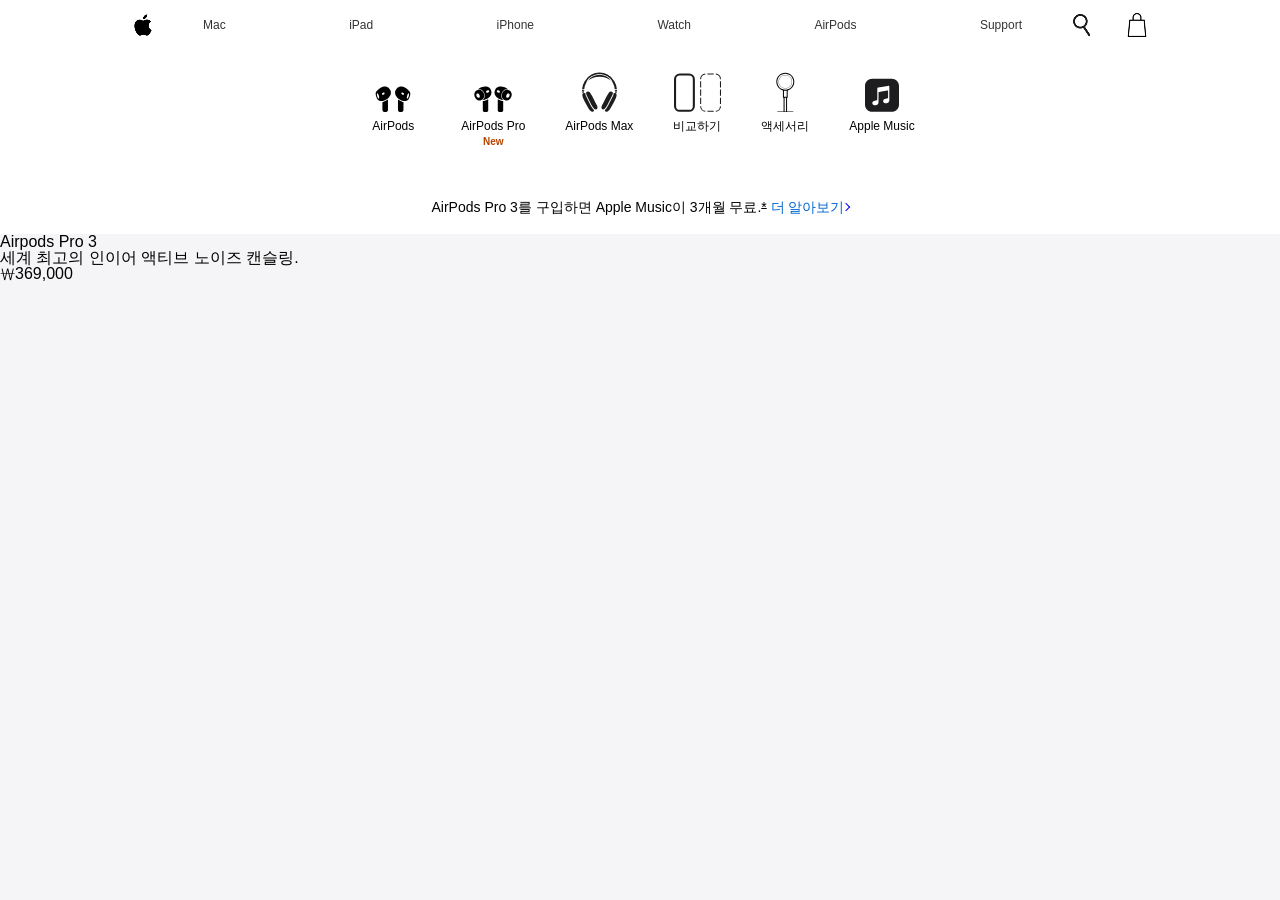
==== feature/airpods/index.html @ 77f5ce29 "notebox" ====
<!DOCTYPE html>
<html lang="ko">

<head>
    <meta charset="UTF-8">
    <meta name="viewport" content="width=device-width, initial-scale=1.0">
    <link rel="stylesheet" href="/css/reset.css">
    <link rel="stylesheet" href="/css/common.css">
    <link rel="stylesheet" href="/feature/airpods/index.css">
    <title>Airpods</title>
</head>

<body>
    <!-- header -->
    <header>
        <div class="header-inner">
            <h1 class="logo">
                <a href="/index.html">
                    <img src="/img/logo.png" alt="애플 로고">
                </a>
            </h1>
            <div class="gnb">
                <ul class="menu">
                    <li class="menu-item">
                        <a href="mac.html">Mac</a>
                        <div class="sub-menu">
                            <ul class="dropdown">
                                <li><a href="#">알면 알수록, Mac</a></li>
                                <li><a href="#">라인업 살펴보기</a></li>
                                <li><a href="#">Mac으로 갈아타기</a></li>
                                <li><a href="#">가장 좋은 이유</a></li>
                                <li><a href="#">절친 목록</a></li>
                                <li><a href="#">Mac과 천생연분</a></li>
                            </ul>
                        </div>
                    </li>
                    <li class="menu-item">
                        <a href="ipad.html">iPad</a>
                        <div class="sub-menu">
                            <ul class="dropdown">
                                <li><a href="#">알면 알수록, iPad</a></li>
                                <li><a href="#">라인업 살펴보기</a></li>
                                <li><a href="#">iPad와 천생연분</a></li>
                                <li><a href="#">Mac으로 갈아타기</a></li>
                                <li><a href="#">가장 좋은 이유</a></li>
                                <li><a href="#">절친 목록</a></li>
                            </ul>
                        </div>
                    </li>
                    <li class="menu-item">
                        <a href="iphone.html">iPhone</a>
                        <div class="sub-menu">
                            <ul class="dropdown">
                                <li><a href="#">라인업 살펴보기</a></li>
                                <li><a href="#">Mac으로 갈아타기</a></li>
                                <li><a href="#">보다 자세히 들여다보기</a></li>
                                <li><a href="#">가장 좋은 이유</a></li>
                                <li><a href="#">알면 알수록, iPhone</a></li>
                                <li><a href="#">iPhone 필수품</a></li>
                            </ul>
                        </div>
                    </li>
                    <li class="menu-item">
                        <a href="watch.html">Watch</a>
                        <div class="sub-menu">
                            <ul class="dropdown">
                                <li><a href="#">가장 좋은 이유</a></li>
                                <li><a href="#">알면 알수록, Watch</a></li>
                                <li><a href="#">Watch 필수 액세서리</a></li>
                                <li><a href="#">그야말로 천생연분</a></li>
                            </ul>
                        </div>
                    </li>
                    <li class="menu-item">
                        <a href="airpods.html">AirPods</a>
                        <div class="sub-menu">
                            <ul class="dropdown">
                                <li><a href="#">당신에게 알맞는 AirPods은?</a></li>
                                <li><a href="#">알면 알수록, AirPods</a></li>
                                <li><a href="#">Apple Music 무료</a></li>
                            </ul>
                        </div>
                    </li>
                    <li><a href="support.html">Support</a></li>
                </ul>
            </div>
            <div class="header-right">
                <ul>
                    <li><a href="#"><img src="/img/search.png" alt="검색"></a></li>
                    <li><a href="#"><img src="/img/shopping.png" alt="쇼핑"></a></li>
                </ul>
            </div>
        </div>
    </header>
    <nav>
        <div class="nav-menu">
            <ul class="nav-list">
                <li class="item">
                    <a href="airpods.html"><img src="/feature/airpods/img/airpods.svg" alt="airpods">AirPods</a>
                </li>
                <li class="item">
                    <a href="airpodspro.html"><img src="/feature/airpods/img/airpods_pro.svg" alt="">AirPods Pro</a>
                    <span>New</span>
                </li>
                <li class="item">
                    <a href="airpodsmax.html"><img src="/feature/airpods/img/airpods_max.svg" alt="">AirPods Max</a>
                </li>
                <li class="item">
                    <a href="airpodspro2.html"><img src="/feature/airpods/img/compare.svg" alt="">비교하기</a>
                </li>
                <li class="item">
                    <a href="airpodspro2.html"><img src="/feature/airpods/img/accessories.svg" alt="">액세서리</a>
                </li>
                <li class="item">
                    <a href="airpodspro2.html"><img src="/feature/airpods/img/apple_music.svg" alt="">Apple Music</a>
                </li>

            </ul>
        </div>
    </nav>
    <!-- music free -->
    <div class="music-free">
        <div class="music-wrapper">
            <p class="music-text">AirPods Pro 3를 구입하면 Apple Music이<br class="mo"> 3개월 무료.
                <span class="music-underbar">
                    <a href="#">*</a>
                </span>
                <a class="music-more" href="#">더 알아보기</a>
            </p>
        </div>
    </div>
    <!-- main -->
    <main>

        <section>
            <div>
                <h1>Airpods Pro 3</h1>
                <p><span>세계 최고의 인이어 액티브 노이즈 캔슬링.</span></p>
                <p><span>₩369,000</span></p>
            </div>
            <video id="airpods-pro-video" preload="none" role="img" muted="" playsinline="" autoplay="1"
                class="inline-media-component inline-video" aria-label="AirPods Pro 3, 왼쪽과 오른쪽 무선 헤드폰, 실리콘 팁, 화이트 색상"
                src="https://www.apple.com/105/media/us/airpods/2025/515ae144-8530-47d0-85d1-22a263f4b237/anim/hero/medium.mp4"
                type="video/mp4"></video>
        </section>
    </main>

    <!-- <video muted loop class="background-video">
        <source src="https://www.apple.com/105/media/us/airpods/2025/515ae144-8530-47d0-85d1-22a263f4b237/anim/hero/medium.mp4" type="video/mp4">
    </video> -->
</body>

</html>
---- css/common.css ----
:root {
    /*header color*/
    --header-bg-color: #ffffff;
    --header-border-color: rgba(0, 0, 0, 0.16);
    --header-text-color: rgba(0, 0, 0, 0.8);

    /*footer color*/
    --footer-bg-color: #f5f5f7;
    --footer-border-color: rgba(0, 0, 0, 0.16);
    --footer-text-color: rgba(0, 0, 0, 0.56);

    /*link color*/
    --link-color: #0066cc;

    /*diagram color*/
    --diagram-color:rgba(0, 0, 0, 0.48);
    --diagram-text-color: :rgba(0, 0, 0, 0.72);
    
}
---- feature/airpods/index.css ----
body {
    background-color: #f5f5f7;

}

a {
    text-decoration: none;
    color: inherit;
}

.mo{
    display: none;
}

/*header*/
header {
    background-color: var(--header-bg-color);
    color: var(--header-text-color);
}

.header-inner {
    max-width: 1024px;
    margin: 0 auto;
    display: flex;
    align-items: center;
    justify-content: center;
    padding: 0 100px;
    gap: 25px;
}

.header-inner .logo a,
.header-inner .header-right a {
    display: block;
    height: 30px;
}

.header-inner .gnb {
    width: 100%;
}


.header-inner .gnb ul {
    display: flex;
    justify-content: space-between;
    align-items: center;
    gap: 25px;
    position: relative;
}

.gnb ul li a {
    color: var(--header-text-color);
    font-size: 12px;
    font-weight: 400;
    padding: 19px 20px;
    transition: color 0.3s;
    text-decoration: none;
    display: block;
}

.header-inner .header-right ul {
    display: flex;
    align-items: center;
    gap: 25px;
}

/* dropdown */

.menu-item {
    position: relative;
}

.menu-item .sub-menu {
    position: fixed;
    left: 0;
    width: 100vw;
    background-color: var(--header-bg-color);
    opacity: 0;
    visibility: hidden;
    transform: translateY(-10px);
    transition: all 0.3s ease;
}

.menu-item .dropdown {
    width: auto;
    justify-content: center !important;
}

.menu-item:hover .sub-menu {
    opacity: 1;
    visibility: visible;
    transform: translateY(0);
}

.sub-menu ul {
    list-style: none;
    margin: 0;
    padding: 10px 0;
}

.sub-menu ul li a {
    display: block;
    padding: 10px 20px;
    color: var(--header-text-color);
    text-decoration: none;
    transition: background 0.3s;
}

/* nav */
nav {
    background-color: var(--header-bg-color);
    height: 130px;
}

.nav-menu {
    margin: 0 34px;
    padding-top: 10px;
}

.nav-menu .nav-list {
    display: flex;
    gap: 40px;
    justify-content: center;
}

.nav-list .item{
    text-align: center;
}

.nav-list .item a {
    display: flex;
    align-items: center;
    flex-direction: column;
    font-size: 12px;
}

.nav-list .item span {
    font-size: 10px;
    font-weight: 600;
    color: rgb(182, 68, 0);
}


.item a img{
    margin-bottom: 4px;
    height: 56px;
}

/* music free */
.music-free {
    background-color: var(--header-bg-color);
    text-align: center;
    padding: 16px 0;
}

.music-free .music-wrapper {
    font-size: 14px;
    min-width: 320px;
    width: 83%;
    margin: 0 auto;
}

.music-free .music-wrapper .music-text {
    line-height: 22px;
    font-weight: 400;;
}

.music-text .music-underbar a{
    text-decoration: underline;
    text-underline-offset: -4px;
    margin-left: -4px;
}

.music-text .music-more{
    color: var(--link-color);
}

.music-text .music-more::after
{
     content: '';
    display: inline-block;
    border-top: 1px solid blue;
    border-right: 1px solid blue;
    transform: rotateZ(45deg);
    width: 5px;
    height: 5px;
    margin: 2px -1px;
}
/* main */

/* sec1 */
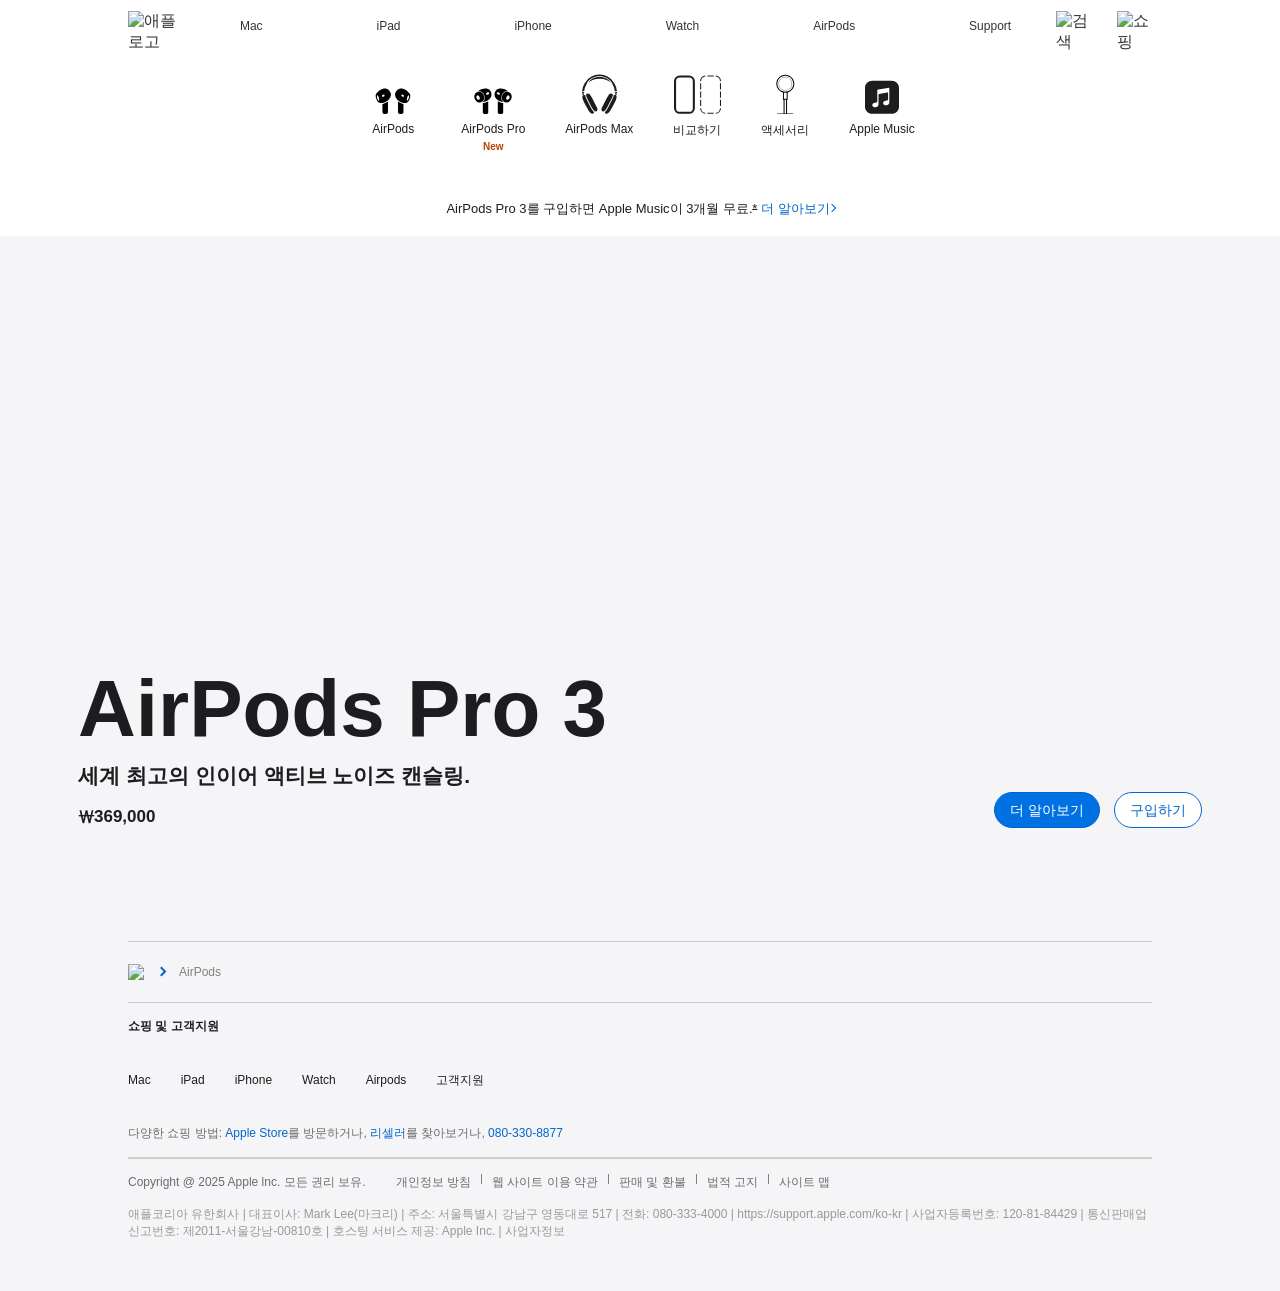
==== commit 3c81419f: "vedio" ====
--- a/feature/airpods/index.html
+++ b/feature/airpods/index.html
@@ -50,7 +50,7 @@
                     <li class="menu-item">
                         <a href="iphone.html">iPhone</a>
                         <div class="sub-menu">
-                            <ul class="dropdown">
+                            <ul class="dropdown">   
                                 <li><a href="#">라인업 살펴보기</a></li>
                                 <li><a href="#">Mac으로 갈아타기</a></li>
                                 <li><a href="#">보다 자세히 들여다보기</a></li>
@@ -131,23 +131,70 @@
     </div>
     <!-- main -->
     <main>
-
-        <section>
-            <div>
-                <h1>Airpods Pro 3</h1>
-                <p><span>세계 최고의 인이어 액티브 노이즈 캔슬링.</span></p>
-                <p><span>₩369,000</span></p>
-            </div>
-            <video id="airpods-pro-video" preload="none" role="img" muted="" playsinline="" autoplay="1"
-                class="inline-media-component inline-video" aria-label="AirPods Pro 3, 왼쪽과 오른쪽 무선 헤드폰, 실리콘 팁, 화이트 색상"
-                src="https://www.apple.com/105/media/us/airpods/2025/515ae144-8530-47d0-85d1-22a263f4b237/anim/hero/medium.mp4"
-                type="video/mp4"></video>
+        <section class="airpods-video">
+            <div class="airpods-wrapper">
+                <div class="wrapper-flex">
+                    <div class="airpods-text">
+                        <div class="product">
+                            <h1 class="tx1">AirPods Pro 3</h1>
+                            <p class="tx2">세계 최고의 인이어 액티브 노이즈 캔슬링.</p>
+                            <p class="tx3">₩369,000</p>
+                        </div>
+                        <div class="product-link">
+                            <a class="tx1" href="#"><span>더 알아보기</span></a>
+                            <a class="tx2" href="#"><span>구입하기</span></a>
+                        </div>
+                    </div>
+
+                    <video id="airpods-pro-video" class="video" preload="none" role="img" muted="" playsinline=""
+                        autoplay="1" class="inline-media-component inline-video"
+                        aria-label="AirPods Pro 3, 왼쪽과 오른쪽 무선 헤드폰, 실리콘 팁, 화이트 색상"
+                        src="https://www.apple.com/105/media/us/airpods/2025/515ae144-8530-47d0-85d1-22a263f4b237/anim/hero/medium.mp4"
+                        type="video/mp4"></video>
+                </div>
+            </div>
         </section>
     </main>
-
-    <!-- <video muted loop class="background-video">
-        <source src="https://www.apple.com/105/media/us/airpods/2025/515ae144-8530-47d0-85d1-22a263f4b237/anim/hero/medium.mp4" type="video/mp4">
-    </video> -->
+    <!-- footer -->
+    <footer>
+        <div class="footer-container">
+            <div class="footer-logo">
+                <img src="/img/logo.png" />
+                <span class="arrow"></span>
+                <div class="logo-watch">AirPods</div>
+            </div>
+            <div class="shopping-support">쇼핑 및 고객지원</div>
+            <div class="footer-nav">
+                <div>Mac</div>
+                <div>iPad</div>
+                <div>iPhone</div>
+                <div>Watch</div>
+                <div>Airpods</div>
+                <div>고객지원</div>
+            </div>
+            <div class="contact">다양한 쇼핑 방법: <a>Apple Store</a>를 방문하거나, <a>리셀러</a>를 찾아보거나, <a>080-330-8877</a></div>
+            <div class="line"></div>
+            <div class="copyright">
+                Copyright @ 2025 Apple lnc. 모든 권리 보유.
+                <div class="copyright-list">
+                    <div>개인정보 방침</div>
+                    <div class="list-line"></div>
+                    <div>웹 사이트 이용 약관</div>
+                    <div class="list-line"></div>
+                    <div>판매 및 환불</div>
+                    <div class="list-line"></div>
+                    <div>법적 고지</div>
+                    <div class="list-line"></div>
+                    <div>사이트 맵</div>
+                </div>
+            </div>
+            <div class="footer-under">
+                애플코리아 유한회사 | 대표이사: Mark Lee(마크리) | 주소: 서울특별시 강남구 영동대로 517 | 전화: 080-333-4000 |
+                <span>https://support.apple.com/ko-kr</span> | 사업자등록번호: 120-81-84429 |
+                통신판매업신고번호: 제2011-서울강남-00810호 | 호스팅 서비스 제공: Apple Inc. | <span>사업자정보</span>
+            </div>
+        </div>
+    </footer>
 </body>
 
 </html>
--- a/css/common.css
+++ b/css/common.css
@@ -14,6 +14,25 @@
 
     /*diagram color*/
     --diagram-color:rgba(0, 0, 0, 0.48);
-    --diagram-text-color: :rgba(0, 0, 0, 0.72);
-    
+    --diagram-text-color: :rgba(0, 0, 0, 0.72);   
+}
+
+
+
+
+
+
+body{
+    font-size:13px;
+    transition:all 0.3s;
+    color:#1d1d1f;
+    line-height:normal;
+}
+
+
+/* 데스크탑 영역 */
+@media screen and (min-width:833px){
+    body{
+        font-size:16px;
+    }
 }
--- a/feature/airpods/index.css
+++ b/feature/airpods/index.css
@@ -8,7 +8,7 @@
     color: inherit;
 }
 
-.mo{
+.mo {
     display: none;
 }
 
@@ -65,7 +65,7 @@
 
 /* dropdown */
 
-.menu-item {
+/* .menu-item {
     position: relative;
 }
 
@@ -78,6 +78,7 @@
     visibility: hidden;
     transform: translateY(-10px);
     transition: all 0.3s ease;
+    z-index: 3;
 }
 
 .menu-item .dropdown {
@@ -102,13 +103,69 @@
     padding: 10px 20px;
     color: var(--header-text-color);
     text-decoration: none;
-    transition: background 0.3s;
-}
+} */
+
+/* 1) 서브메뉴(컨테이너) 애니메이션 — 기존 규칙과 함께 작동하게 유지 */
+.menu-item .sub-menu {
+  position: fixed;
+  left: 0;
+  width: 100vw;
+  background-color: var(--header-bg-color);
+  opacity: 0;
+  visibility: hidden;
+  transform: translateY(-10px);
+  transition: all 0.25s ease; /* 살짝 빠르게 */
+  z-index: 3;
+  pointer-events: none; /* 숨겨졌을 때 클릭 차단 */
+}
+
+/* 보여질 때: 먼저 컨테이너가 내려온다 */
+.menu-item:hover .sub-menu {
+  opacity: 1;
+  visibility: visible;
+  transform: translateY(0);
+  pointer-events: auto;
+}
+
+.header-inner .sub-menu .dropdown{
+    justify-content: center;
+}
+
+.sub-menu .dropdown li {
+  opacity: 0;
+  transform: translateY(-8px);
+  list-style: none;
+}
+
+@keyframes fadeUp {
+  to {
+    opacity: 1;
+    transform: translateY(0);
+  }
+}
+
+.menu-item:hover .sub-menu .dropdown li {
+  animation-name: fadeUp;
+  animation-duration: 260ms;
+  animation-fill-mode: forwards;
+  animation-timing-function: cubic-bezier(.2,.9,.2,1);
+}
+
+.menu-item:hover .sub-menu .dropdown li:nth-child(1) { animation-delay: 0.3s; }
+.menu-item:hover .sub-menu .dropdown li:nth-child(2) { animation-delay: 0.4s; }
+.menu-item:hover .sub-menu .dropdown li:nth-child(3) { animation-delay: 0.5s; }
+.menu-item:hover .sub-menu .dropdown li:nth-child(4) { animation-delay: 0.6s; }
+.menu-item:hover .sub-menu .dropdown li:nth-child(5) { animation-delay: 0.7s; }
+.menu-item:hover .sub-menu .dropdown li:nth-child(6) { animation-delay: 0.8s; }
+
+
 
 /* nav */
 nav {
     background-color: var(--header-bg-color);
     height: 130px;
+    z-index: 2;
+    position: relative;
 }
 
 .nav-menu {
@@ -122,7 +179,7 @@
     justify-content: center;
 }
 
-.nav-list .item{
+.nav-list .item {
     text-align: center;
 }
 
@@ -140,7 +197,7 @@
 }
 
 
-.item a img{
+.item a img {
     margin-bottom: 4px;
     height: 56px;
 }
@@ -150,10 +207,42 @@
     background-color: var(--header-bg-color);
     text-align: center;
     padding: 16px 0;
+    animation: drop .8s ease-in-out forwards, drop-color 2s ease-in-out forwards;
+}
+
+@keyframes drop {
+    0% {
+        transform: translateY(-100%);
+    }
+
+    100% {
+        transform: translateY(0);
+    }
+}
+
+@keyframes drop-color {
+    0% {
+        background-color: rgba(0, 113, 227);
+    }
+
+    100% {
+        background-color: var(--header-bg-color);
+    }
+
+}
+
+@keyframes drop-text {
+    0% {
+        color: #ffffff;
+    }
+
+    100% {
+        color: var(--text-color);
+    }
 }
 
 .music-free .music-wrapper {
-    font-size: 14px;
+    font-size: 13px;
     min-width: 320px;
     width: 83%;
     margin: 0 auto;
@@ -161,22 +250,35 @@
 
 .music-free .music-wrapper .music-text {
     line-height: 22px;
-    font-weight: 400;;
-}
-
-.music-text .music-underbar a{
+    font-weight: 400;
+    ;
+    animation: drop-text 3s ease-in-out forwards;
+}
+
+.music-text .music-underbar a {
     text-decoration: underline;
     text-underline-offset: -4px;
     margin-left: -4px;
 }
 
-.music-text .music-more{
+.music-text .music-more {
     color: var(--link-color);
-}
-
-.music-text .music-more::after
-{
-     content: '';
+    animation: drop-link 3s ease-in-out forwards;
+}
+
+@keyframes drop-link {
+    0% {
+        color: #ffffff;
+    }
+
+    100% {
+        color: var(--link-color);
+    }
+
+}
+
+.music-text .music-more::after {
+    content: '';
     display: inline-block;
     border-top: 1px solid blue;
     border-right: 1px solid blue;
@@ -184,7 +286,221 @@
     width: 5px;
     height: 5px;
     margin: 2px -1px;
-}
+    animation: drop-after 3s ease-in-out forwards;
+}
+
+@keyframes drop-after {
+    0% {
+        border-color: #ffffff;
+    }
+
+    100% {
+        border-color: var(--link-color);
+    }
+
+}
+
 /* main */
 
-/* sec1 */+.airpods-video {
+    overflow: hidden;
+    text-align: center;
+    padding-top: 30px;
+    padding-bottom: 15px;
+}
+
+.airpods-video .airpods-wrapper {
+    margin: 0 auto;
+    padding: 0 30px;
+    position: relative;
+    max-width: 1580px;
+    box-sizing: border-box;
+}
+
+.airpods-video .wrapper-flex {
+    display: flex;
+    position: relative;
+    flex-direction: column;
+    align-items: center;
+    justify-content: center;
+}
+
+.airpods-video .airpods-text {
+    position: absolute;
+    bottom: 0;
+    z-index: 2;
+    display: flex;
+    justify-content: space-between;
+    width: 100%;
+    padding-bottom: 48px;
+    align-items: flex-end;
+}
+
+.airpods-text .product {
+    text-align: left;
+    margin-left: 48px;
+    color: #1d1d1f;
+    font-weight: 600;
+}
+
+.airpods-text .product .tx1 {
+    font-size: 80px;
+    height: 92px;
+}
+
+.airpods-text .product .tx2 {
+    font-size: 24px;
+    margin: 7px 0 15px;
+    font-size: 21px;
+}
+
+.airpods-text .product .tx3 {
+    font-size: 17px;
+}
+
+.airpods-text .product-link {
+    margin-right: 48px;
+    display: flex;
+    gap: 14px;
+}
+
+.product-link a {
+    font-size: 14px;
+    line-height: 1.2857742857;
+    font-weight: 400;
+    background-color: #0071e3;
+    border-radius: 980px;
+    border: 1px solid rgba(0, 102, 204);
+    padding-inline: 15px;
+    padding-block: 8px;
+    color: #ffffff;
+}
+
+.product-link .tx2 {
+    padding: 8px 15px;
+    background-color: #ffffff;
+    color: var(--link-color);
+}
+
+.product-link .tx2:hover {
+    background-color: #0071e3;
+    color: #ffffff;
+}
+
+
+.airpods-video .video {
+    width: 100%;
+    border-radius: 18px;
+}
+
+
+/* sec1 */
+
+
+/* footer */
+footer {
+    height: 400px;
+    background-color: var(--footer-bg-color);
+    display: flex; 
+    justify-content: center;
+}
+
+.footer-container {
+    max-width: 1024px;
+    padding-top: 50px;
+    padding-bottom: 55px;
+}
+
+.footer-logo {
+    height: 60px;
+    border-top: 1px var(--footer-border-color) solid;
+    border-bottom: 1px var(--footer-border-color) solid;
+    display: flex;
+    align-items: center;
+    gap: 15px;
+}
+
+.footer-logo .arrow::after {
+    content: '';
+    display: inline-block;
+    border-top: 2px solid #0000;
+    border-right: 2px solid #0000;
+    transform: rotateZ(45deg);
+    width: 5px;
+    height: 5px;
+    margin: 2px -1px;
+    animation: drop-after 3s ease-in-out forwards;
+}
+
+.footer-logo .logo-watch {
+    font-size: 12px;
+    font-weight: 400;
+    color: var(--diagram-color);
+}
+
+.footer-container .shopping-support {
+    font-size: 12px;
+    font-weight: 600;
+    color: var(--diagram-text-color);
+    margin-top: 15px;
+}
+
+.footer-container .footer-nav {
+    height: 30px;
+    margin-top: 30px;
+    display: flex;
+    align-items: center;
+    gap: 30px;
+    font-size: 12px;
+    font-weight: 400;
+    color: var(--diagram-text-color);
+}
+
+.footer-container .contact {
+    font-size: 12px;
+    font-weight: 400;
+    color: var(--footer-text-color);
+    margin-top: 30px;
+}
+
+.contact a {
+    color: var(--link-color);
+}
+
+.line {
+    border: 1px var(--footer-border-color) solid;
+    margin-top: 15px;
+}
+
+.copyright {
+    font-size: 12px;
+    font-weight: 400;
+    color: var(--footer-text-color);
+    margin-top: 15px;
+    display: flex;
+}
+
+.copyright-list{
+    margin-left: 30px;
+    color: var(--diagram-text-color);
+    display: flex;
+    gap: 10px;
+}
+
+.copyright-list .list-line{
+    width: 1px;
+    height: 10px;
+    background-color: var(--diagram-color);
+}
+
+.footer-under {
+    margin-top: 15px;
+    font-size: 12px;
+    font-weight: 400;
+    color: #999999;
+    line-height: 17px;
+}
+
+.footer-under span {
+    color: var(--diagram-text-color);
+}
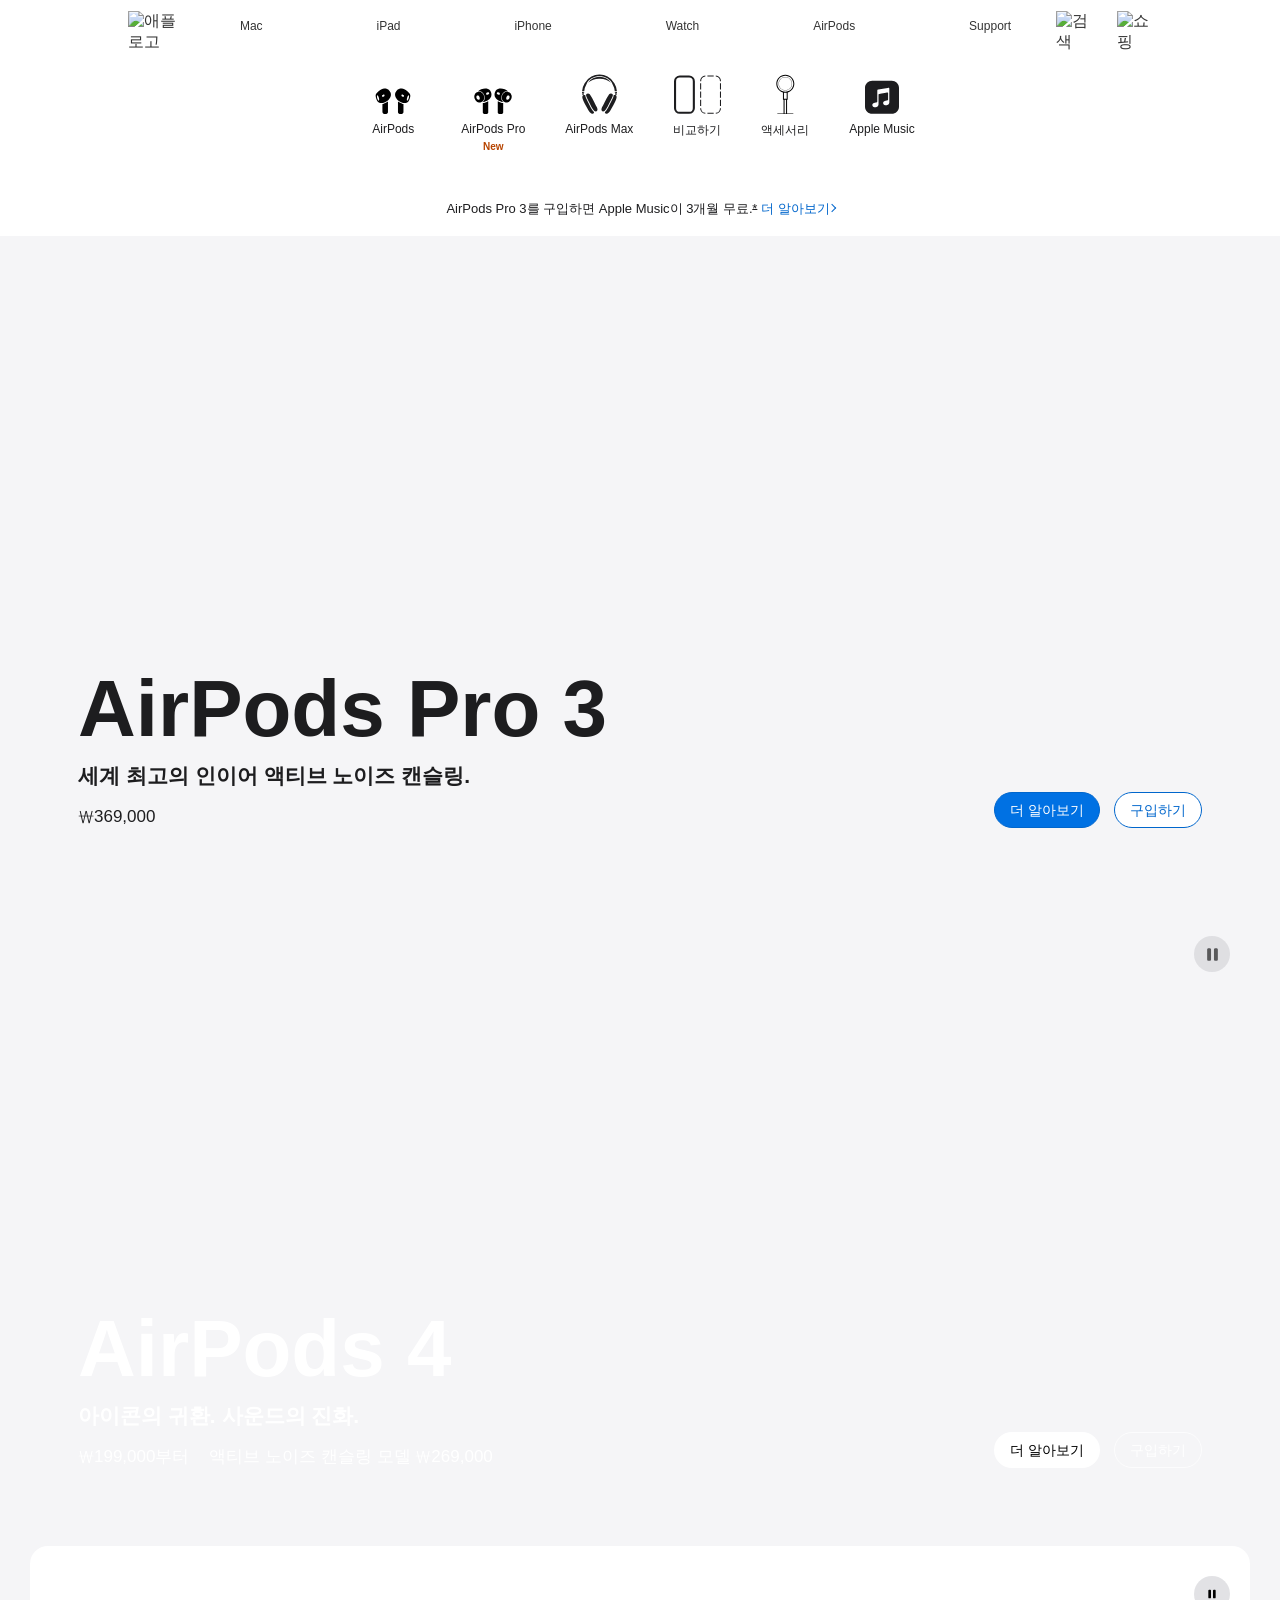
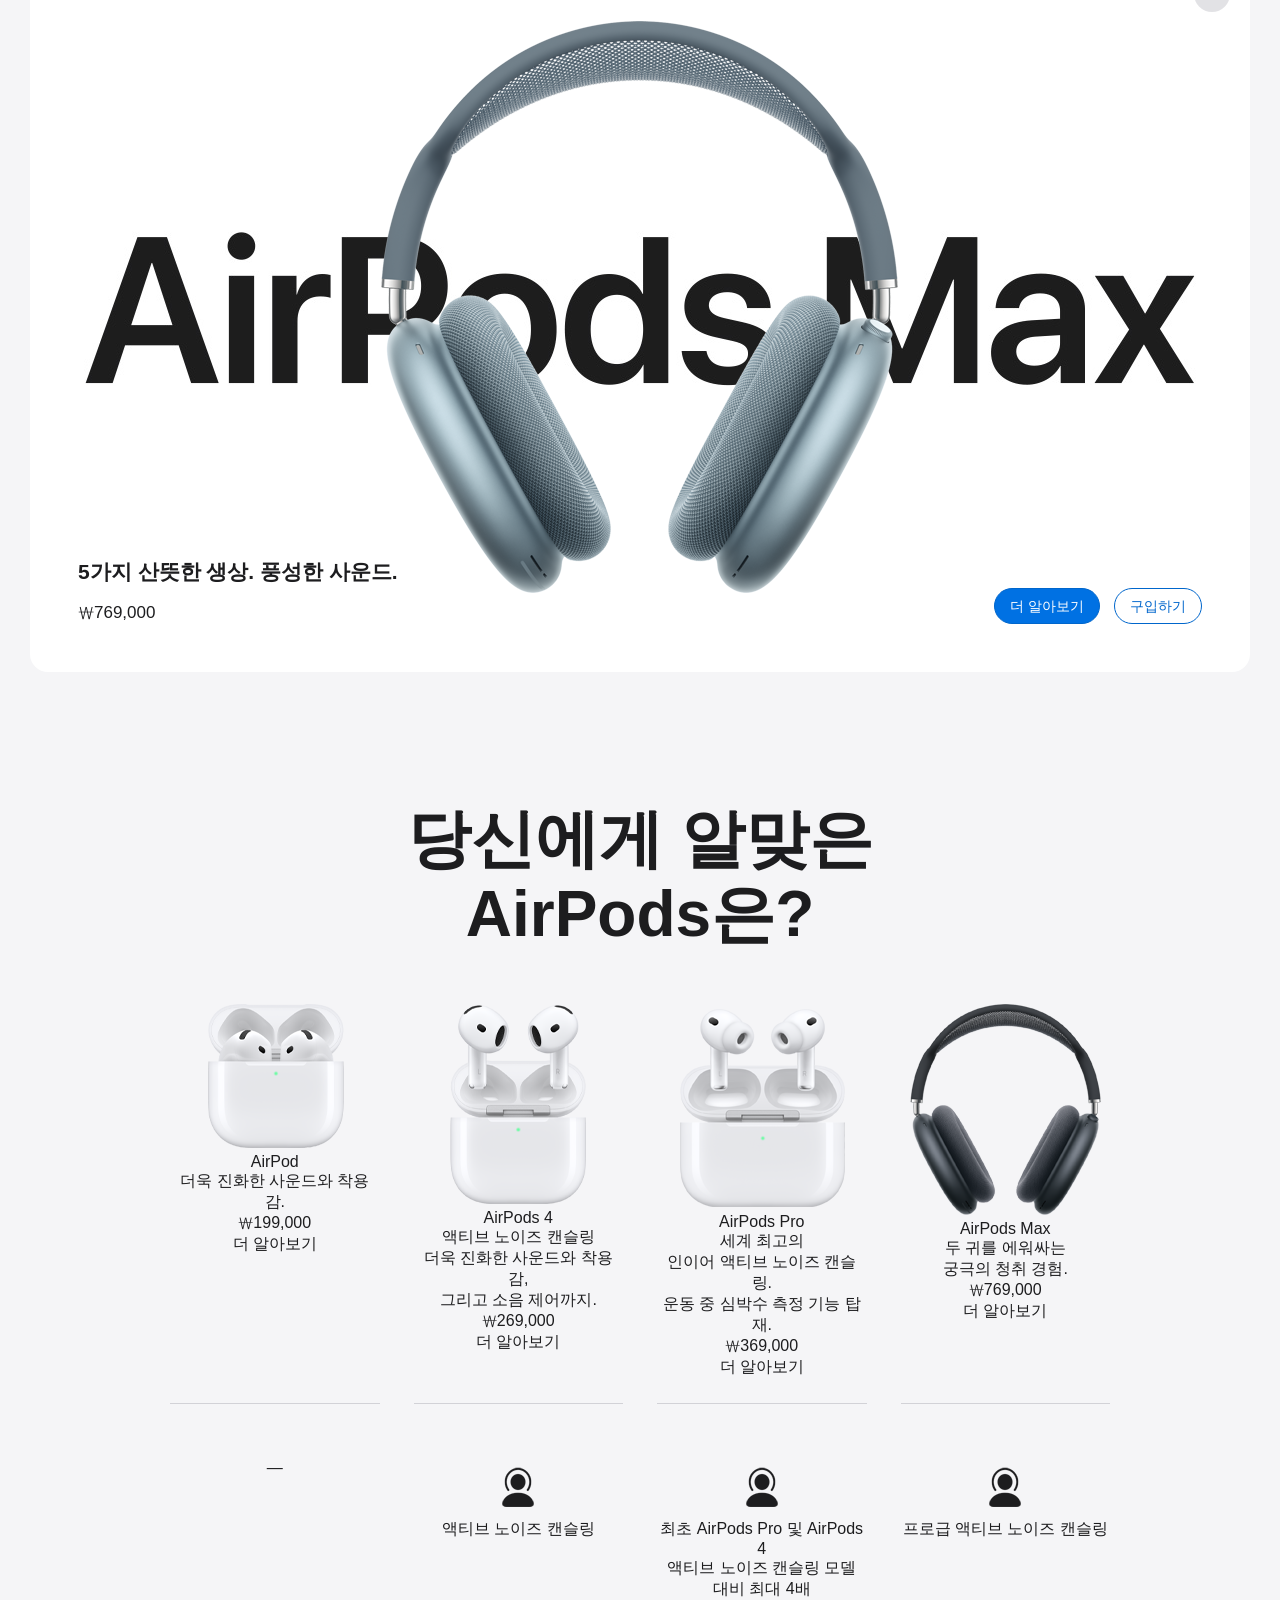
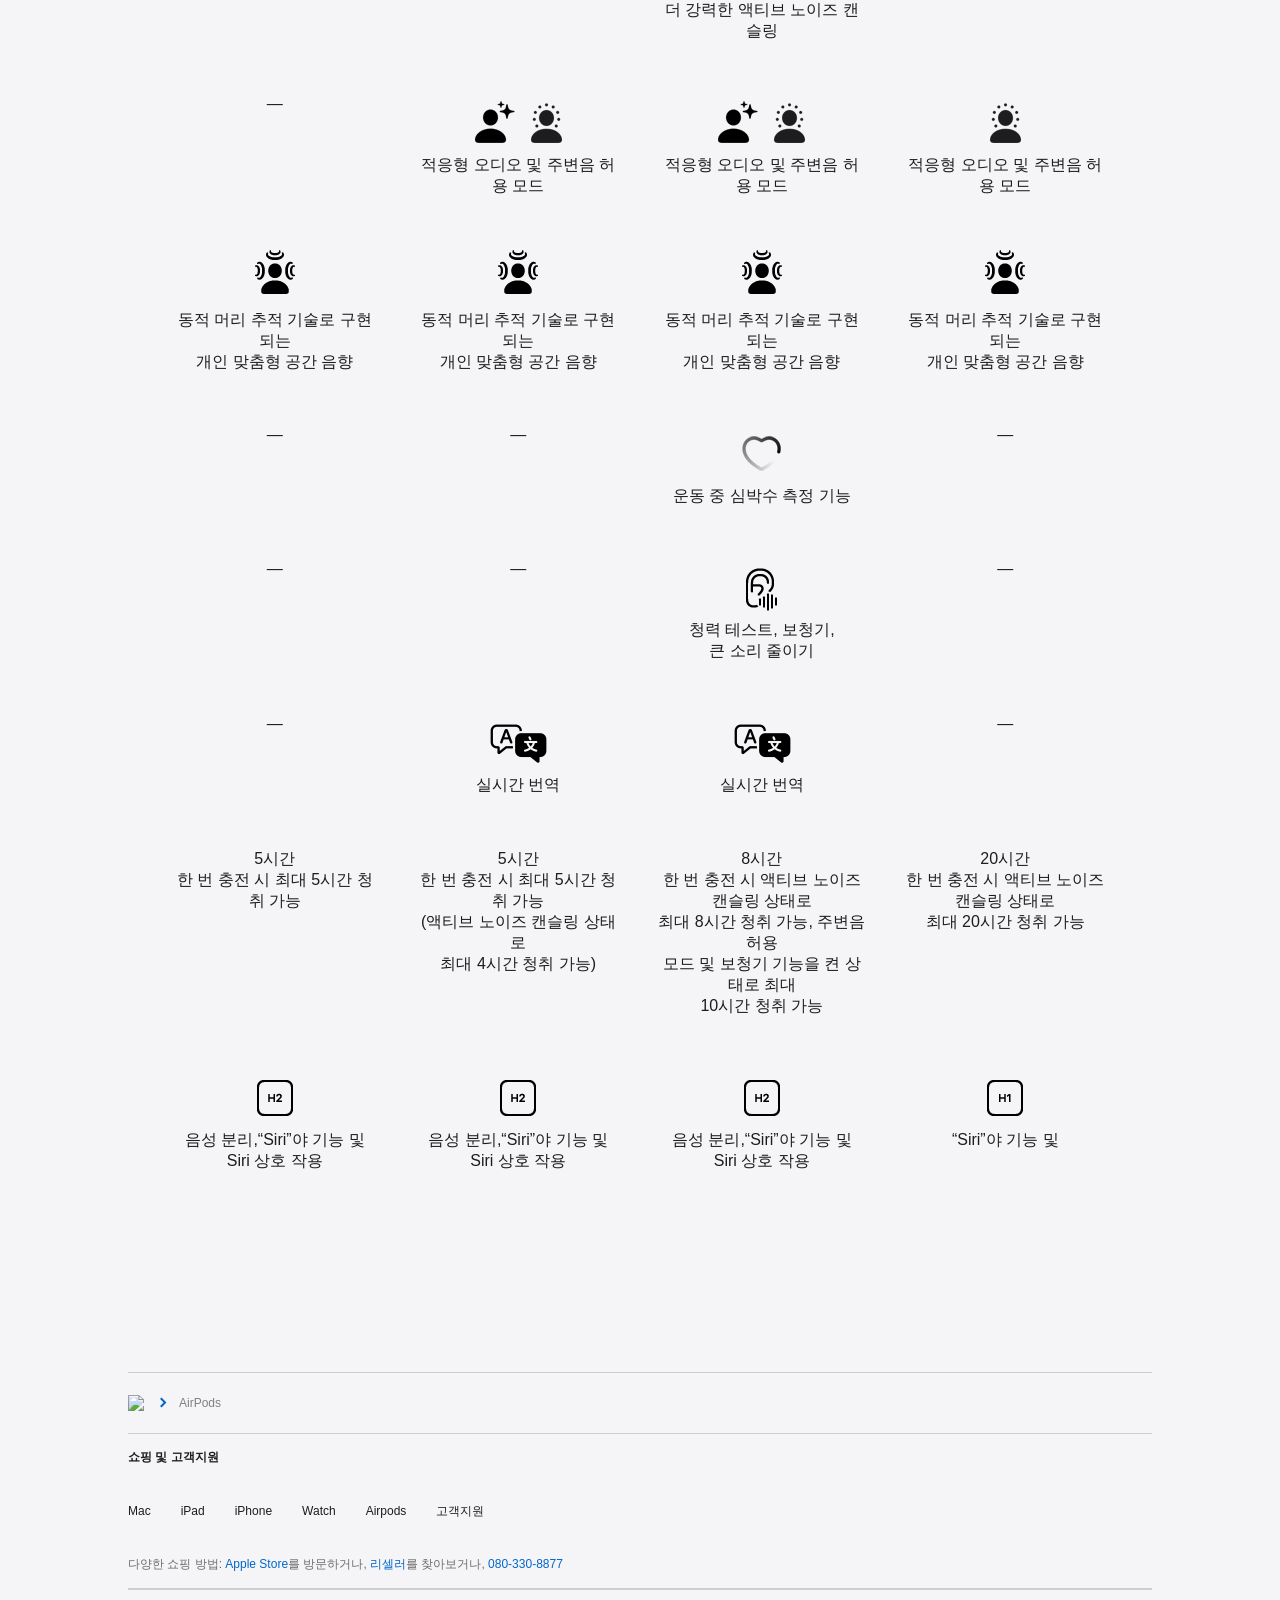
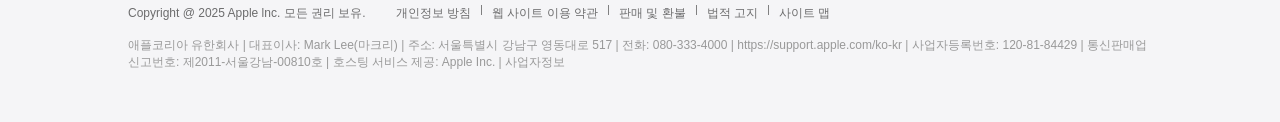
==== commit 59a1df16: "videogrid" ====
--- a/feature/airpods/index.html
+++ b/feature/airpods/index.html
@@ -50,7 +50,7 @@
                     <li class="menu-item">
                         <a href="iphone.html">iPhone</a>
                         <div class="sub-menu">
-                            <ul class="dropdown">   
+                            <ul class="dropdown">
                                 <li><a href="#">라인업 살펴보기</a></li>
                                 <li><a href="#">Mac으로 갈아타기</a></li>
                                 <li><a href="#">보다 자세히 들여다보기</a></li>
@@ -131,8 +131,9 @@
     </div>
     <!-- main -->
     <main>
-        <section class="airpods-video">
-            <div class="airpods-wrapper">
+        <section class="video">
+            <!-- airpods -->
+            <div class="wrapper">
                 <div class="wrapper-flex">
                     <div class="airpods-text">
                         <div class="product">
@@ -146,11 +147,258 @@
                         </div>
                     </div>
 
-                    <video id="airpods-pro-video" class="video" preload="none" role="img" muted="" playsinline=""
-                        autoplay="1" class="inline-media-component inline-video"
-                        aria-label="AirPods Pro 3, 왼쪽과 오른쪽 무선 헤드폰, 실리콘 팁, 화이트 색상"
+                    <video id="airpods-pro-video" class="airpods-video" preload="none" role="img" muted=""
+                        playsinline="" autoplay="1" class="inline-media-component inline-video"
                         src="https://www.apple.com/105/media/us/airpods/2025/515ae144-8530-47d0-85d1-22a263f4b237/anim/hero/medium.mp4"
                         type="video/mp4"></video>
+                </div>
+            </div>
+            <!-- dance -->
+            <div class="wrapper">
+                <div class="wrapper-flex">
+                    <div class="dance-text">
+                        <div class="product">
+                            <h1 class="tx1">AirPods 4</h1>
+                            <p class="tx2">아이콘의 귀환. 사운드의 진화.</p>
+                            <div class="flex-tx">
+                                <p class="tx3">₩199,000부터</p>
+                                <p class="tx3">액티브 노이즈 캔슬링 모델 ₩269,000</p>
+                            </div>
+                        </div>
+                        <div class="dance-product-link">
+                            <a class="tx1" href="#"><span>더 알아보기</span></a>
+                            <a class="tx2" href="#"><span>구입하기</span></a>
+                        </div>
+                    </div>
+
+                    <video id="airpods-pro-video" class="dance-video" playsinline autoplay loop data-keepplaying
+                        src="./video/airpods4.mp4" type="video/mp4"></video>
+
+                    <div class="video-btn">
+                        <button class="btn">
+                            <img class="btn-img" src="./img/pause.svg" alt="pause" />
+                        </button>
+                    </div>
+                </div>
+            </div>
+
+            <!-- Airpods -->
+            <div class="wrapper airpodsMax-wrapper">
+                <div class="wrapper-flex airpodsMax-flex">
+                    <div class="airpods-text">
+                        <div class="product">
+                            <p class="tx2">5가지 산뜻한 생상. 풍성한 사운드.</p>
+                            <p class="tx3">₩769,000</p>
+                        </div>
+                        <div class="product-link">
+                            <a class="tx1" href="#"><span>더 알아보기</span></a>
+                            <a class="tx2" href="#"><span>구입하기</span></a>
+                        </div>
+                    </div>
+
+                    <div class="airpodsMax">
+                        <img src="./img/airpods_max_black.png" alt="">
+                    </div>
+                    <div class="video-btn airpodsMax-btn">
+                        <button class="airMax">
+                            <img class="airMax-img" src="./img/pause.svg" alt="pause" />
+                        </button>
+                    </div>
+                </div>
+            </div>
+        </section>
+        <!-- find -->
+        <section class="find">
+            <div class="find-wrapper">
+                <div class="title">
+                    <h2>당신에게 알맞은</br>AirPods은?</h2>
+                </div>
+                <div class="icon-gropu">
+                    <div class="icon-item">
+                        <a href="#"><img src="./img/icon_airpods.png" alt="airpods 아이콘"></a>
+                        <p>AirPod</p>
+                        <p>더욱 진화한 사운드와 착용감.</p>
+                        <p>₩199,000</p>
+                        <div>
+                            <a href="#"></a>
+                        </div>
+                        <a href="#"><span>더 알아보기</span></a>
+                    </div>
+                    <div class="icon-item">
+                        <a href="#"><img src="./img/icon_airpods4.png" alt="airpods 아이콘"></a>
+                        <p>AirPods&nbsp;4</br><span>액티브 노이즈 캔슬링</span></p>
+                        <p>더욱 진화한 사운드와 착용감,</br>그리고 소음 제어까지.</p>
+                        <p>₩269,000</p>
+                        <div>
+                            <a href="/"></a>
+                        </div>
+                        <a href="#"><span>더 알아보기</span></a>
+                    </div>
+                    <div class="icon-item">
+                        <a href="#"><img src="./img/icon_airpodspro.png" alt="airpods pro 아이콘"></a>
+                        <p>AirPods&nbsp;Pro</p>
+                        <p>세계 최고의</br>인이어 액티브 노이즈 캔슬링.</br>운동 중 심박수 측정 기능 탑재.</p>
+                        <p>₩369,000</p>
+                        <div>
+                            <a href="#"></a>
+                        </div>
+                        <a href="#"><span>더 알아보기</span></a>
+                    </div>
+                    <div class="icon-item">
+                        <a href="#"><img src="./img/icon_airpodsmax.png" alt="airpods max 아이콘"></a>
+                        <p>AirPods&nbsp;Max</p>
+                        <p>두 귀를 에워싸는</br>궁극의 청취 경험.</p>
+                        <p>₩769,000</p>
+                        <div>
+                            <a href="#"></a>
+                        </div>
+                        <a href="#"><span>더 알아보기</span></a>
+                    </div>
+                    <div class="row">
+                        <span>
+                            <p aria-hidden="true" class="mdash">—</p>
+                        </span>
+                    </div>
+                    <div class="">
+                        <img src="./img/noise_cancle.png" alt="">
+                        <p>액티브 노이즈 캔슬링</p>
+                    </div>
+                    <div class="">
+                        <img src="./img/noise_cancle.png" alt="">
+                        <p>최초 AirPods Pro 및 AirPods 4</br>액티브 노이즈 캔슬링 모델 대비 최대 4배</br>더 강력한 액티브 노이즈 캔슬링</p>
+                    </div>
+                    <div class="">
+                        <img src="./img/noise_cancle.png" alt="">
+                        <p>프로급 액티브 노이즈 캔슬링</p>
+                    </div>
+                    <div class="row">
+                        <span>
+                            <p aria-hidden="true" class="mdash">—</p>
+                        </span>
+                    </div>
+                    <div>
+                        <img src="./img/icon_group.png" alt="">
+                        <p>적응형 오디오 및 주변음 허용 모드</p>
+                    </div>
+                    <div>
+                        <img src="./img/icon_group.png" alt="">
+                        <p>적응형 오디오 및 주변음 허용 모드</p>
+                    </div>
+                    <div>
+                        <img src="./img/icon_transparency.png" alt="">
+                        <p>적응형 오디오 및 주변음 허용 모드</p>
+                    </div>
+                    <div>
+                        <img src="./img/icon_serround.png" alt="">
+                        <p>동적 머리 추적 기술로 구현되는</br>개인 맞춤형 공간 음향</p>
+                    </div>
+                    <div>
+                        <img src="./img/icon_serround.png" alt="">
+                        <p>동적 머리 추적 기술로 구현되는</br>개인 맞춤형 공간 음향</p>
+                    </div>
+                    <div>
+                        <img src="./img/icon_serround.png" alt="">
+                        <p>동적 머리 추적 기술로 구현되는</br>개인 맞춤형 공간 음향</p>
+                    </div>
+                    <div>
+                        <img src="./img/icon_serround.png" alt="">
+                        <p>동적 머리 추적 기술로 구현되는</br>개인 맞춤형 공간 음향</p>
+                    </div>
+                    <div class="row">
+                        <span>
+                            <p aria-hidden="true" class="mdash">—</p>
+                        </span>
+                    </div>
+                    <div class="row">
+                        <span>
+                            <p aria-hidden="true" class="mdash">—</p>
+                        </span>
+                    </div>
+                    <div>
+                        <img src="./img/icon_heart_rate.png" alt="">
+                        <p>운동 중 심박수 측정 기능</p>
+                    </div>
+                    <div class="row">
+                        <span>
+                            <p aria-hidden="true" class="mdash">—</p>
+                        </span>
+                    </div>
+                    <div class="row">
+                        <span>
+                            <p aria-hidden="true" class="mdash">—</p>
+                        </span>
+                    </div>
+                    <div class="row">
+                        <span>
+                            <p aria-hidden="true" class="mdash">—</p>
+                        </span>
+                    </div>
+                    <div>
+                        <img src="./img/icon_ear.png" alt="">
+                        <p>청력 테스트, 보청기,</br>큰 소리 줄이기</p>
+                    </div>
+                    <div class="row">
+                        <span>
+                            <p aria-hidden="true" class="mdash">—</p>
+                        </span>
+                    </div>
+                    <div class="row">
+                        <span>
+                            <p aria-hidden="true" class="mdash">—</p>
+                        </span>
+                    </div>
+                    <div>
+                        <img src="./img/live_translation.png" alt="">
+                        <p>실시간 번역</p>
+                    </div>
+                    <div>
+                        <img src="./img/live_translation.png" alt="">
+                        <p>실시간 번역</p>
+                    </div>
+                    <div class="row">
+                        <span>
+                            <p aria-hidden="true" class="mdash">—</p>
+                        </span>
+                    </div>
+                    <div>
+                        <p>5시간</p>
+                        <p>한 번 충전 시 최대 5시간 청취 가능</p>
+                    </div>
+                    <div>
+                        <p>5시간</p>
+                        <p>한 번 충전 시 최대 5시간 청취 가능</br>(액티브 노이즈 캔슬링 상태로</br>최대 4시간 청취 가능)</p>
+                    </div>
+                    <div>
+                        <p>8시간</p>
+                        <p>한 번 충전 시 액티브 노이즈 캔슬링 상태로</br>최대 8시간 청취 가능, 주변음 허용</br>모드 및 보청기 기능을 켠 상태로 최대</br>10시간 청취 가능</p>
+                    </div>
+                    <div>
+                        <p>20시간</p>
+                        <p>한 번 충전 시 액티브 노이즈 캔슬링 상태로</br>최대 20시간 청취 가능</p>
+                    </div>
+                    <div>
+                        <img src="./img/icon_h2.png" alt="">
+                        <p>음성 분리,“Siri”야 기능 및</br>Siri 상호 작용</p>
+                    </div>
+                    <div>
+                        <img src="./img/icon_h2.png" alt="">
+                        <p>음성 분리,“Siri”야 기능 및</br>Siri 상호 작용</p>
+                    </div>
+                    <div>
+                        <img src="./img/icon_h2.png" alt="">
+                        <p>음성 분리,“Siri”야 기능 및</br>Siri 상호 작용</p>
+                    </div>
+                    <div>
+                        <img src="./img/icon_h1.png" alt="">
+                        <p>“Siri”야 기능 및</p>
+                    </div>
+
+
+
+
+
+
+
                 </div>
             </div>
         </section>
@@ -196,5 +444,6 @@
         </div>
     </footer>
 </body>
+<script src="./index.js"></script>
 
 </html>
--- a/feature/airpods/index.css
+++ b/feature/airpods/index.css
@@ -302,22 +302,28 @@
 
 /* main */
 
-.airpods-video {
+.video {
     overflow: hidden;
     text-align: center;
-    padding-top: 30px;
+    padding-top: 15px;
     padding-bottom: 15px;
 }
 
-.airpods-video .airpods-wrapper {
+.video .wrapper {
     margin: 0 auto;
-    padding: 0 30px;
+    padding: 15px 30px 15px;
     position: relative;
     max-width: 1580px;
     box-sizing: border-box;
 }
 
-.airpods-video .wrapper-flex {
+.video .airpodsMax-wrapper{
+    height: 756px;
+    background-repeat: no-repeat;
+    background-position: center;
+}
+
+.video .wrapper-flex {
     display: flex;
     position: relative;
     flex-direction: column;
@@ -325,7 +331,20 @@
     justify-content: center;
 }
 
-.airpods-video .airpods-text {
+.video .airpodsMax-flex{
+    height: 100%;
+    display: flex;
+    flex-direction: column;
+    justify-content: center;
+    background: #ffffff;
+    border-radius: 18px;
+    background-image: url(./img/airpods_max_logo.jpg);
+    background-repeat: no-repeat;
+    background-position: center;
+}
+
+.video .airpods-text,
+.video .dance-text {
     position: absolute;
     bottom: 0;
     z-index: 2;
@@ -343,22 +362,38 @@
     font-weight: 600;
 }
 
-.airpods-text .product .tx1 {
+.dance-text .product {
+    text-align: left;
+    margin-left: 48px;
+    color: #ffffff;
+    font-weight: 600;
+}
+
+.airpods-text .product .tx1,
+.dance-text .product .tx1 {
     font-size: 80px;
     height: 92px;
 }
 
-.airpods-text .product .tx2 {
+.airpods-text .product .tx2,
+.dance-text .product .tx2 {
     font-size: 24px;
     margin: 7px 0 15px;
     font-size: 21px;
 }
-
-.airpods-text .product .tx3 {
+.airpods-text .product .flex-tx,
+.dance-text .product .flex-tx {
+    display: flex;
+    gap: 20px;
+}
+.airpods-text .product .tx3,
+.dance-text .product .tx3 {
     font-size: 17px;
-}
-
-.airpods-text .product-link {
+    font-weight: 400;
+}
+
+.airpods-text .product-link,
+.dance-text .dance-product-link {
     margin-right: 48px;
     display: flex;
     gap: 14px;
@@ -376,25 +411,135 @@
     color: #ffffff;
 }
 
+.dance-product-link a{
+    font-size: 14px;
+    line-height: 1.2857742857;
+    font-weight: 400;
+    background-color: #ffffff;
+    border-radius: 980px;
+    border: 1px solid rgba(255, 255, 255, 0.7);
+    padding-inline: 15px;
+    padding-block: 8px;
+    color: #000000;
+}
+
 .product-link .tx2 {
     padding: 8px 15px;
     background-color: #ffffff;
     color: var(--link-color);
 }
 
+.dance-product-link .tx2 {
+    padding: 8px 15px;
+    background-color: transparent;
+    color: #ffffff;
+}
+
 .product-link .tx2:hover {
     background-color: #0071e3;
     color: #ffffff;
 }
 
-
-.airpods-video .video {
+.dance-product-link .tx2:hover {
+    background-color: #ffffff;
+    color: #000000;
+}
+
+.video .airpods-video,
+.video .dance-video {
     width: 100%;
     border-radius: 18px;
-}
-
-
-/* sec1 */
+    position: relative;
+    z-index: 1; 
+}
+
+.airpodsMax{
+    width: 100%;
+}
+
+.video-btn,
+.airpodsMax-btn {
+    width: 56px;
+    height: 56px;
+    position: absolute;
+    top: 30px;
+    right: 0;
+    z-index: 3;
+    overflow: hidden;
+    text-align: left;
+}
+
+.video-btn .btn,
+.airpodsMax-btn .airMax {
+    width: 36px;
+    height: 36px;
+    border-radius: 50%;
+    border: none;
+    display: flex;
+    align-items: center;
+    justify-content: center;
+    cursor: pointer;
+    pointer-events: auto;
+    background: rgb(210, 210, 215, 0.64);
+}
+
+.video-btn .btn-img,
+.airMax-btn .airMax-img{
+    width: 35px;
+    height: 35px;
+    opacity: 0.6;
+}
+
+/* find */
+.find{
+    padding: 100px 0 150px 0;
+}
+
+.find-wrapper {
+    max-width: 980px;
+    margin: 0 auto;
+    text-align: center;
+}
+
+.find-wrapper .title h2 {
+    font-size: 64px;
+    font-weight: 600;
+    line-height: 1.171875;
+    color: #1d1d1f;
+}
+
+.find .icon-gropu {
+    max-width: 940px;
+    margin-top: 51px;
+    margin-left: auto;
+    margin-right: auto;
+        display: grid;
+    color: #1d1d1f;
+    justify-content: center;
+    grid-template-columns: repeat(4, 1fr);
+    grid-template-rows: repeat(6, auto);
+    grid-row-gap: 53px;
+    grid-column-gap: 34px;
+}
+
+.icon-gropu .icon-item {
+    display: flex;
+    flex-direction: column;
+    padding-bottom: 25px;
+    margin-bottom: 2px;
+    border-bottom: 1px solid #d2d2d7;
+}
+
+
+
+
+
+
+
+
+
+
+
 
 
 /* footer */
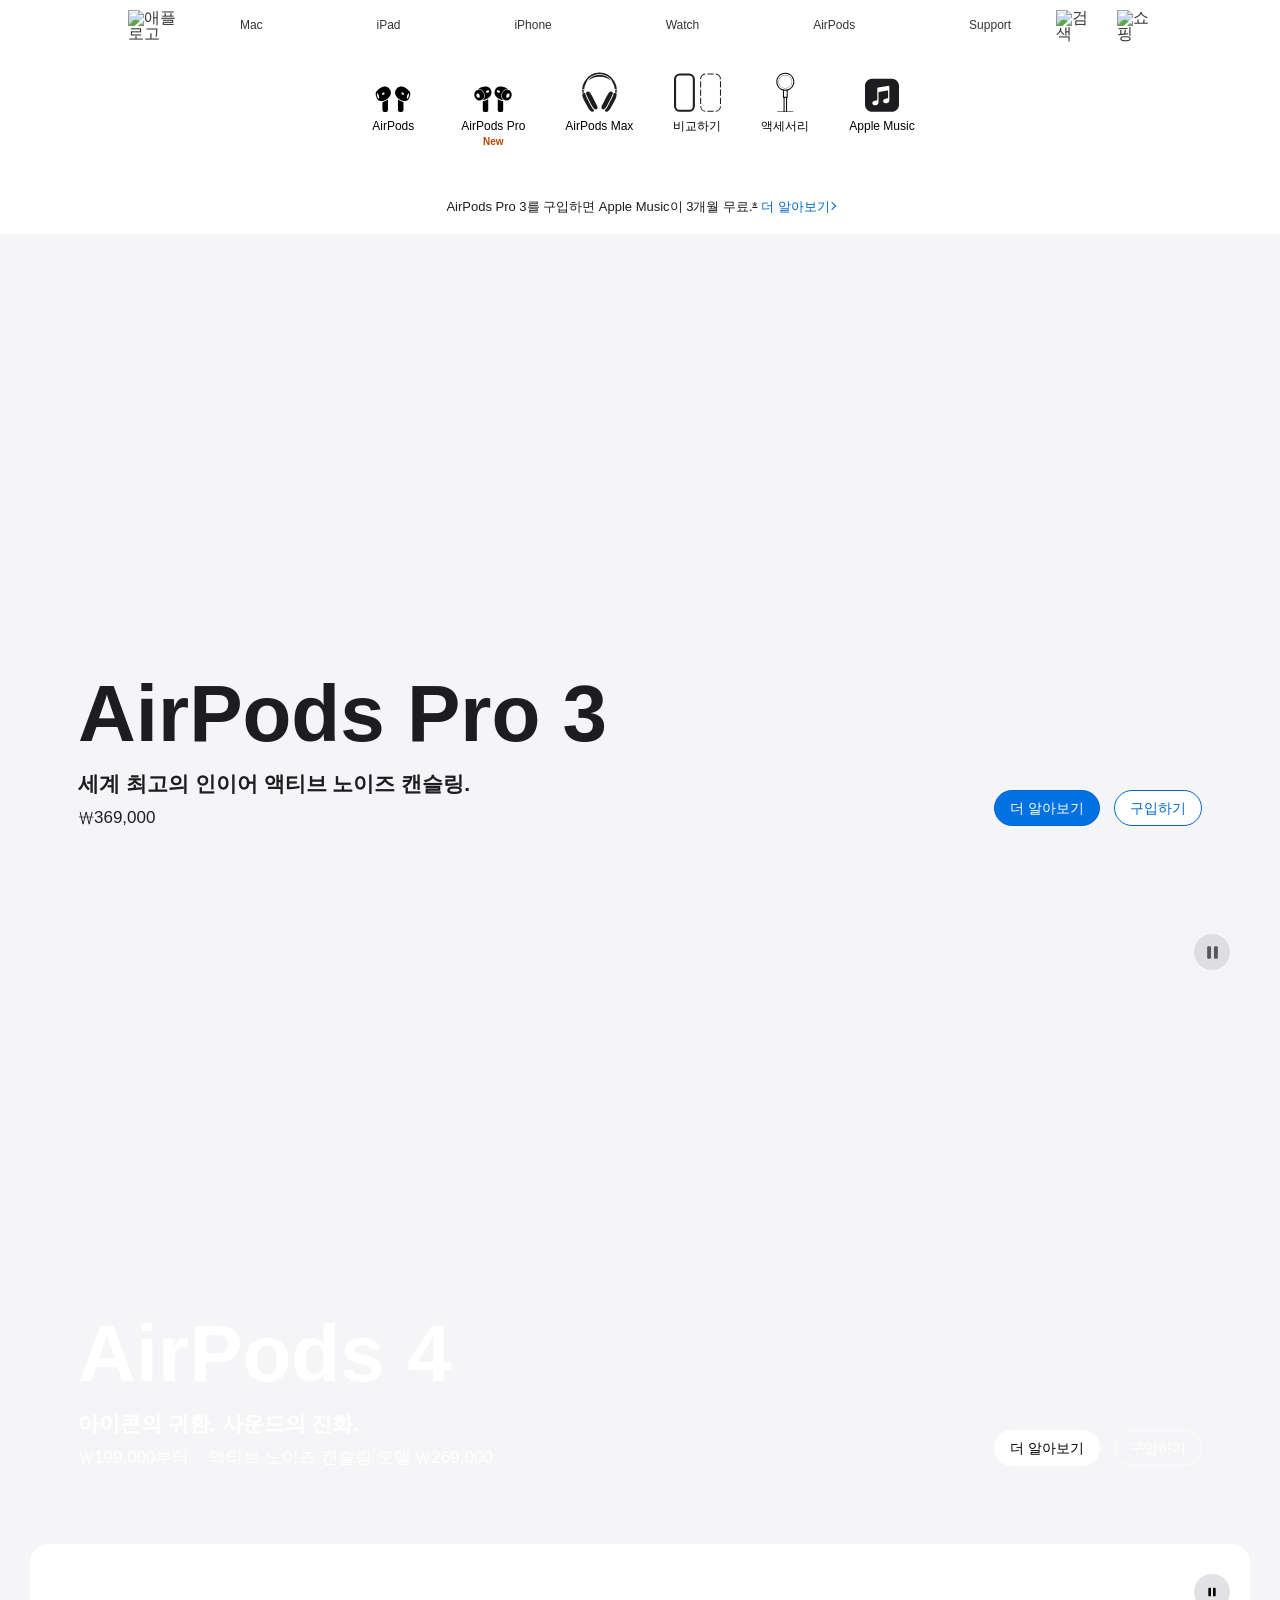
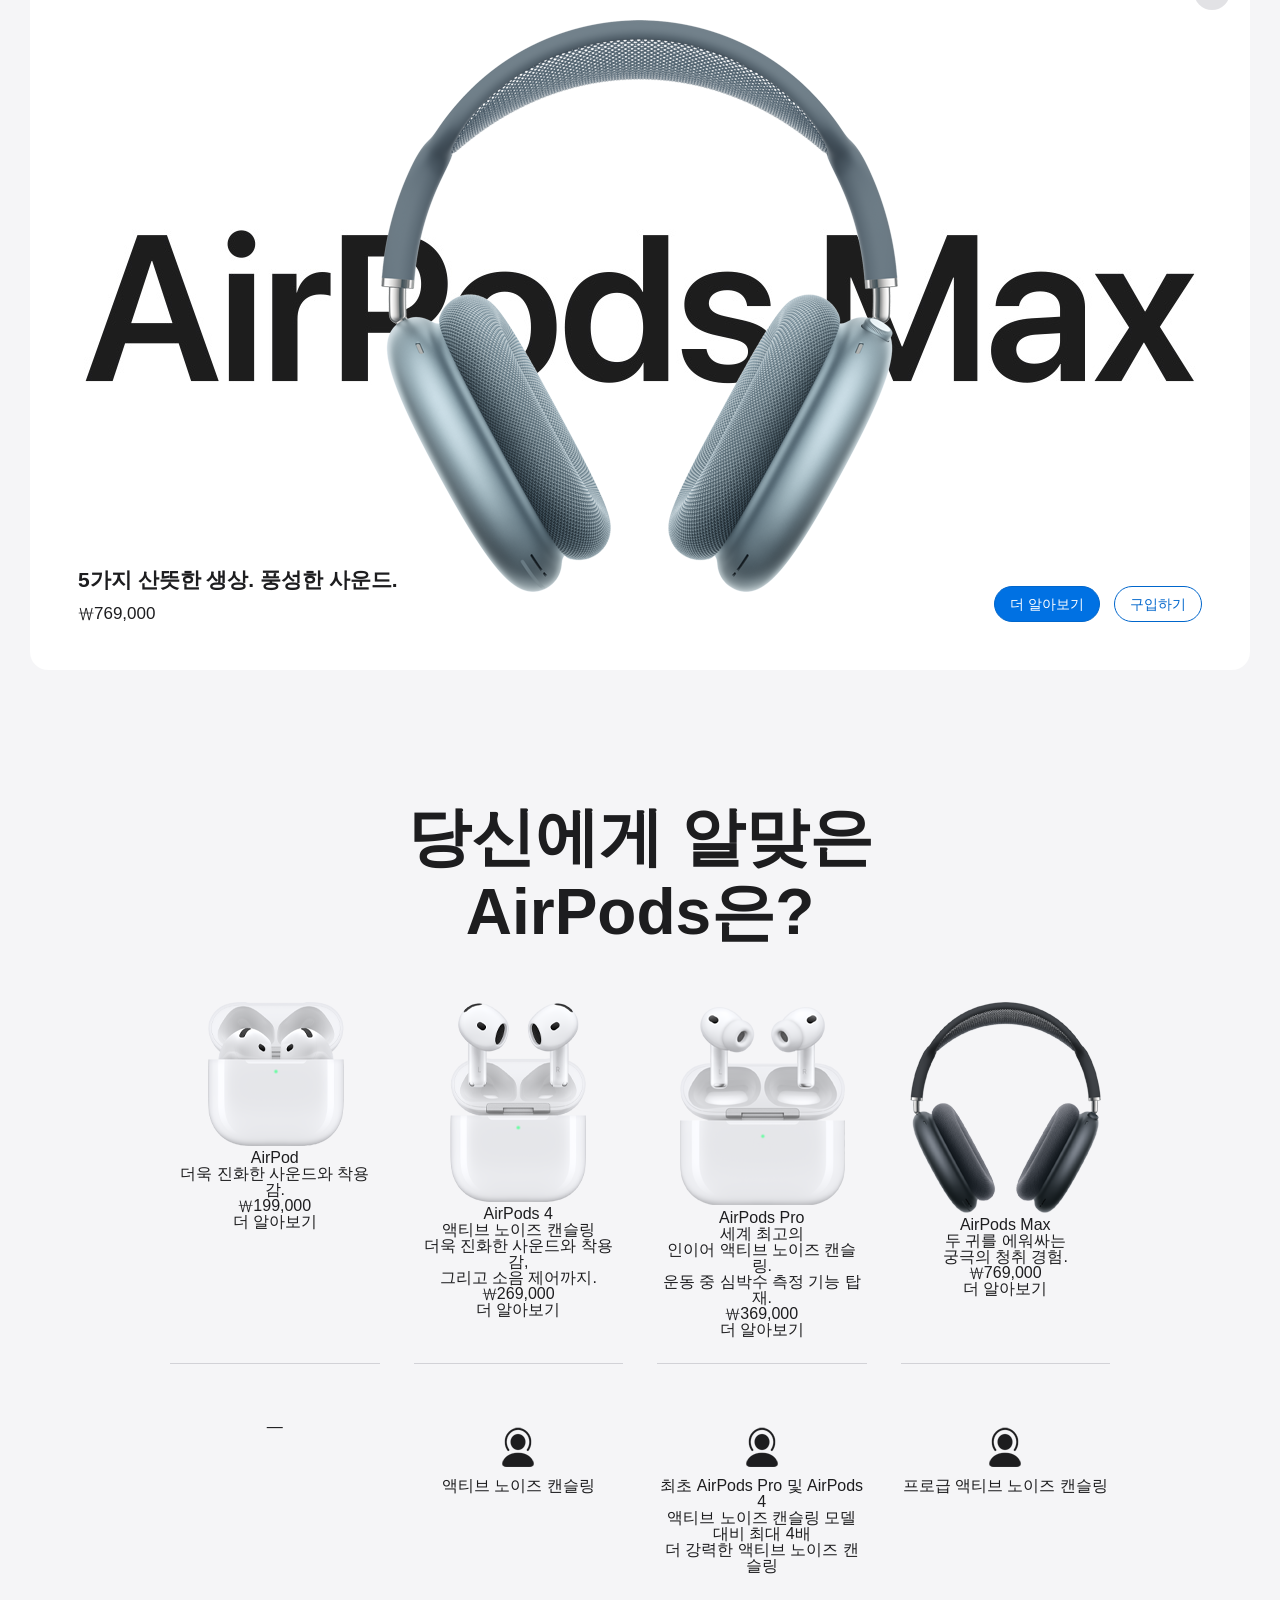
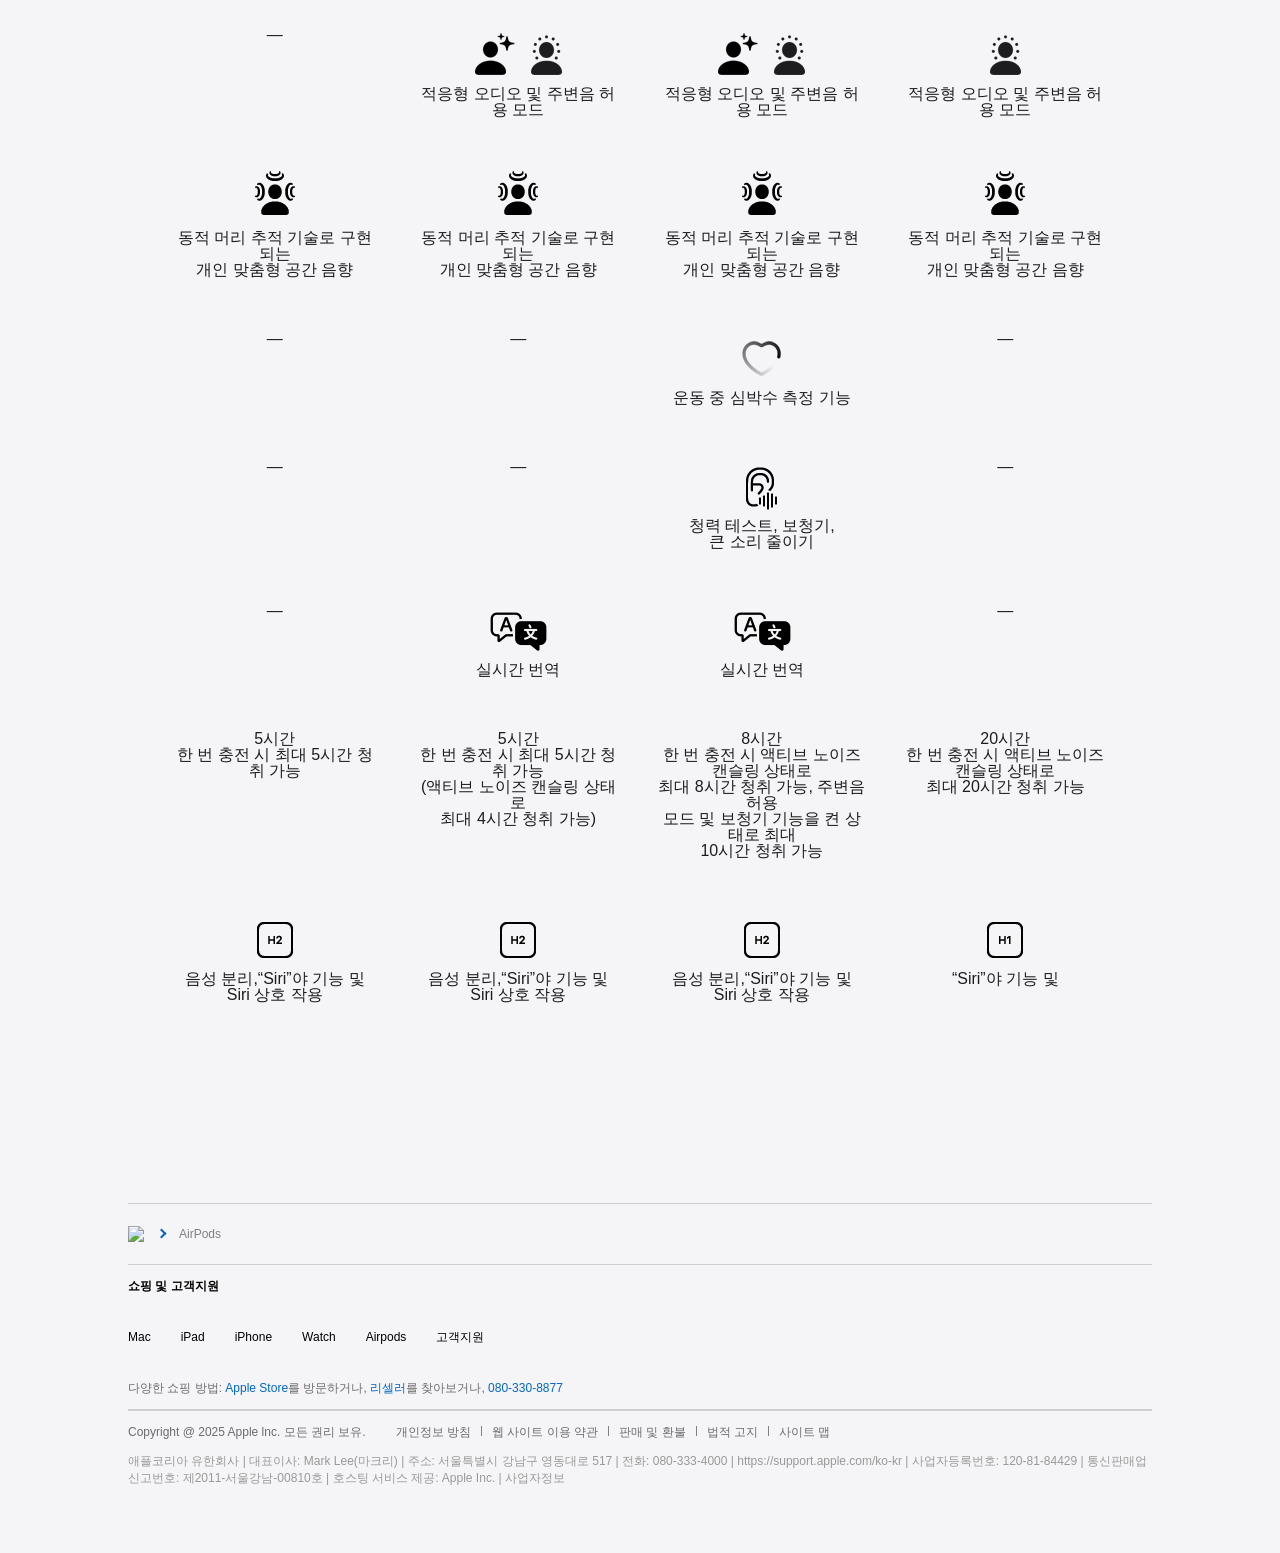
==== commit 79e341d6: "last" ====
--- a/feature/airpods/index.html
+++ b/feature/airpods/index.html
@@ -26,7 +26,7 @@
                         <div class="sub-menu">
                             <ul class="dropdown">
                                 <li><a href="#">알면 알수록, Mac</a></li>
-                                <li><a href="#">라인업 살펴보기</a></li>
+                                <li><a href="#">라인업 살펴보기</a></li>    
                                 <li><a href="#">Mac으로 갈아타기</a></li>
                                 <li><a href="#">가장 좋은 이유</a></li>
                                 <li><a href="#">절친 목록</a></li>
@@ -171,7 +171,7 @@
                         </div>
                     </div>
 
-                    <video id="airpods-pro-video" class="dance-video" playsinline autoplay loop data-keepplaying
+                    <video id="airpods-pro-video" class="dance-video" playsinline autoplay loop data-keepplaying muted
                         src="./video/airpods4.mp4" type="video/mp4"></video>
 
                     <div class="video-btn">
@@ -425,15 +425,15 @@
             <div class="copyright">
                 Copyright @ 2025 Apple lnc. 모든 권리 보유.
                 <div class="copyright-list">
-                    <div>개인정보 방침</div>
+                    <a>개인정보 방침</a>
                     <div class="list-line"></div>
-                    <div>웹 사이트 이용 약관</div>
+                    <a>웹 사이트 이용 약관</a>
                     <div class="list-line"></div>
-                    <div>판매 및 환불</div>
+                    <a>판매 및 환불</a>
                     <div class="list-line"></div>
-                    <div>법적 고지</div>
+                    <a>법적 고지</a>
                     <div class="list-line"></div>
-                    <div>사이트 맵</div>
+                    <a>사이트 맵</a>
                 </div>
             </div>
             <div class="footer-under">
--- a/css/common.css
+++ b/css/common.css
@@ -14,25 +14,10 @@
 
     /*diagram color*/
     --diagram-color:rgba(0, 0, 0, 0.48);
-    --diagram-text-color: :rgba(0, 0, 0, 0.72);   
+    --diagram-text-color: :rgba(0, 0, 0, 0.72);
+
+    /*text color*/
+    --text-color: #1d1d1f;
+    
+    
 }
-
-
-
-
-
-
-body{
-    font-size:13px;
-    transition:all 0.3s;
-    color:#1d1d1f;
-    line-height:normal;
-}
-
-
-/* 데스크탑 영역 */
-@media screen and (min-width:833px){
-    body{
-        font-size:16px;
-    }
-}
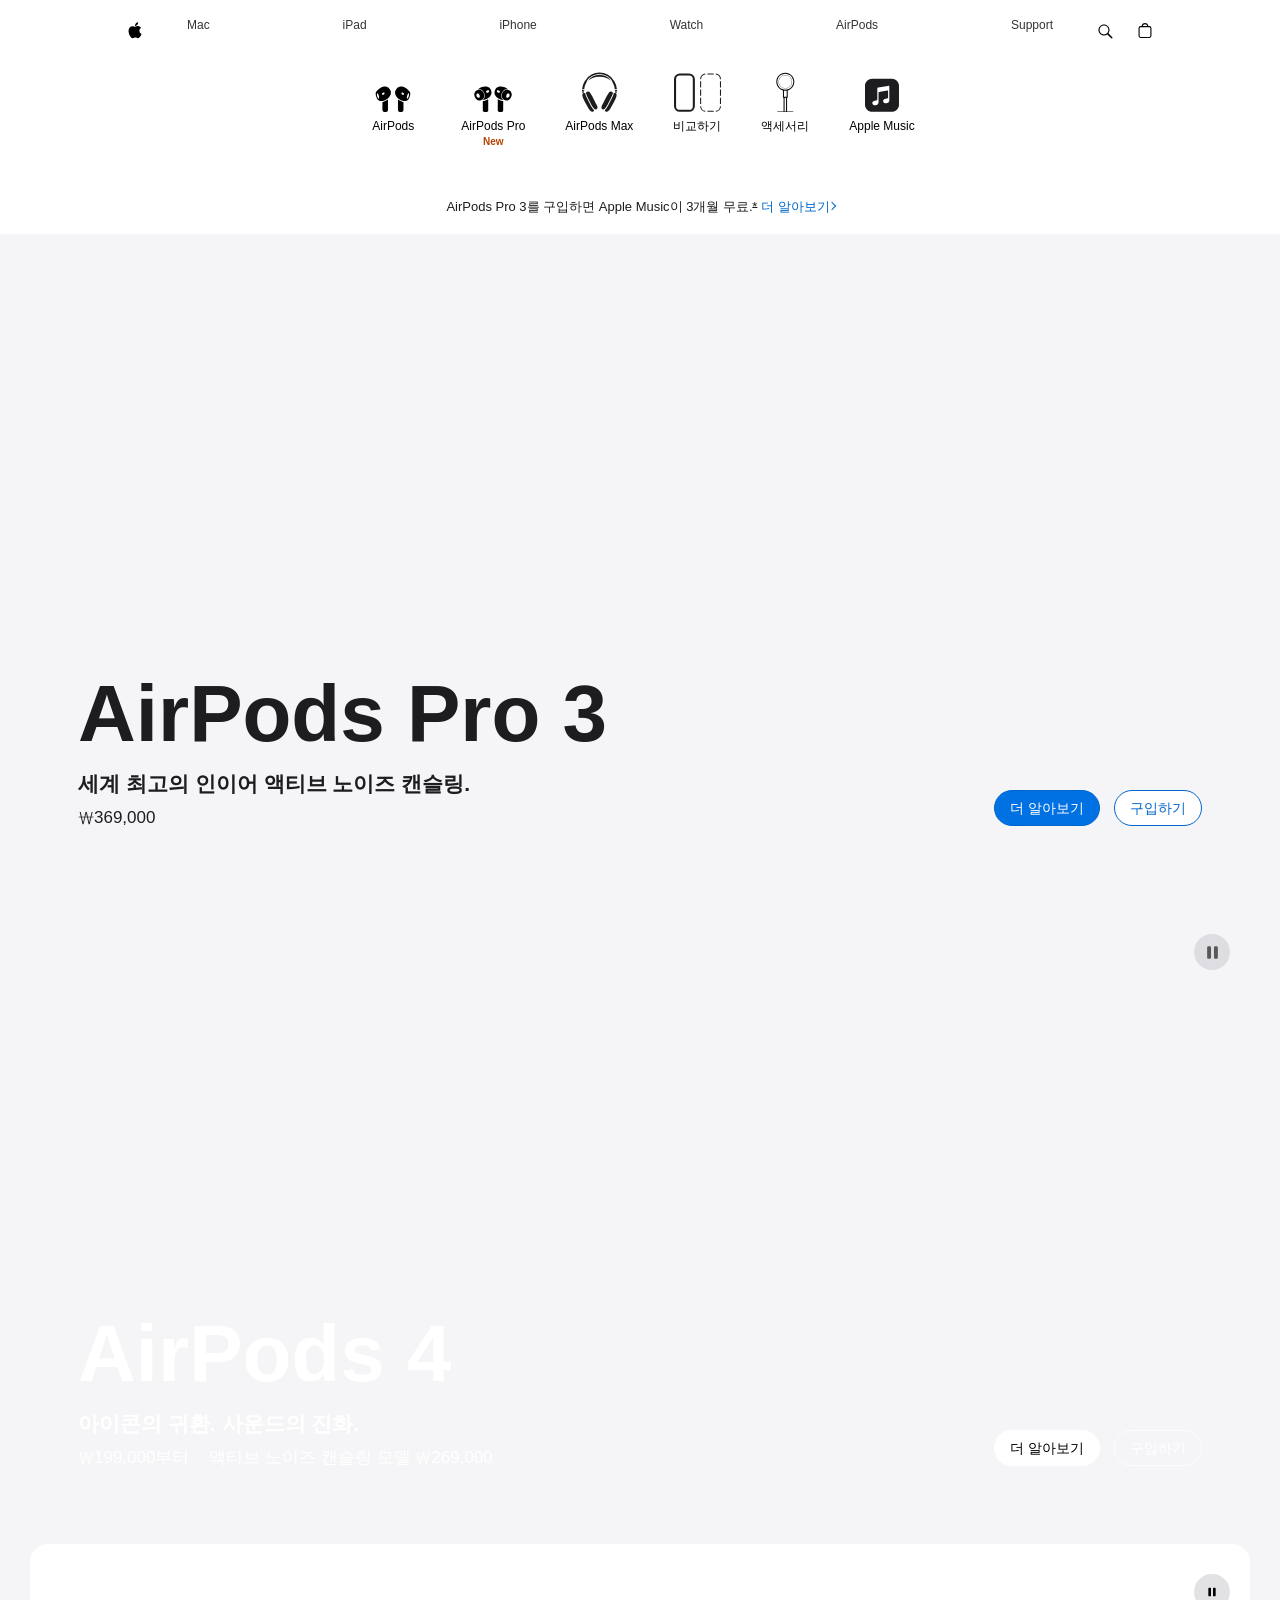
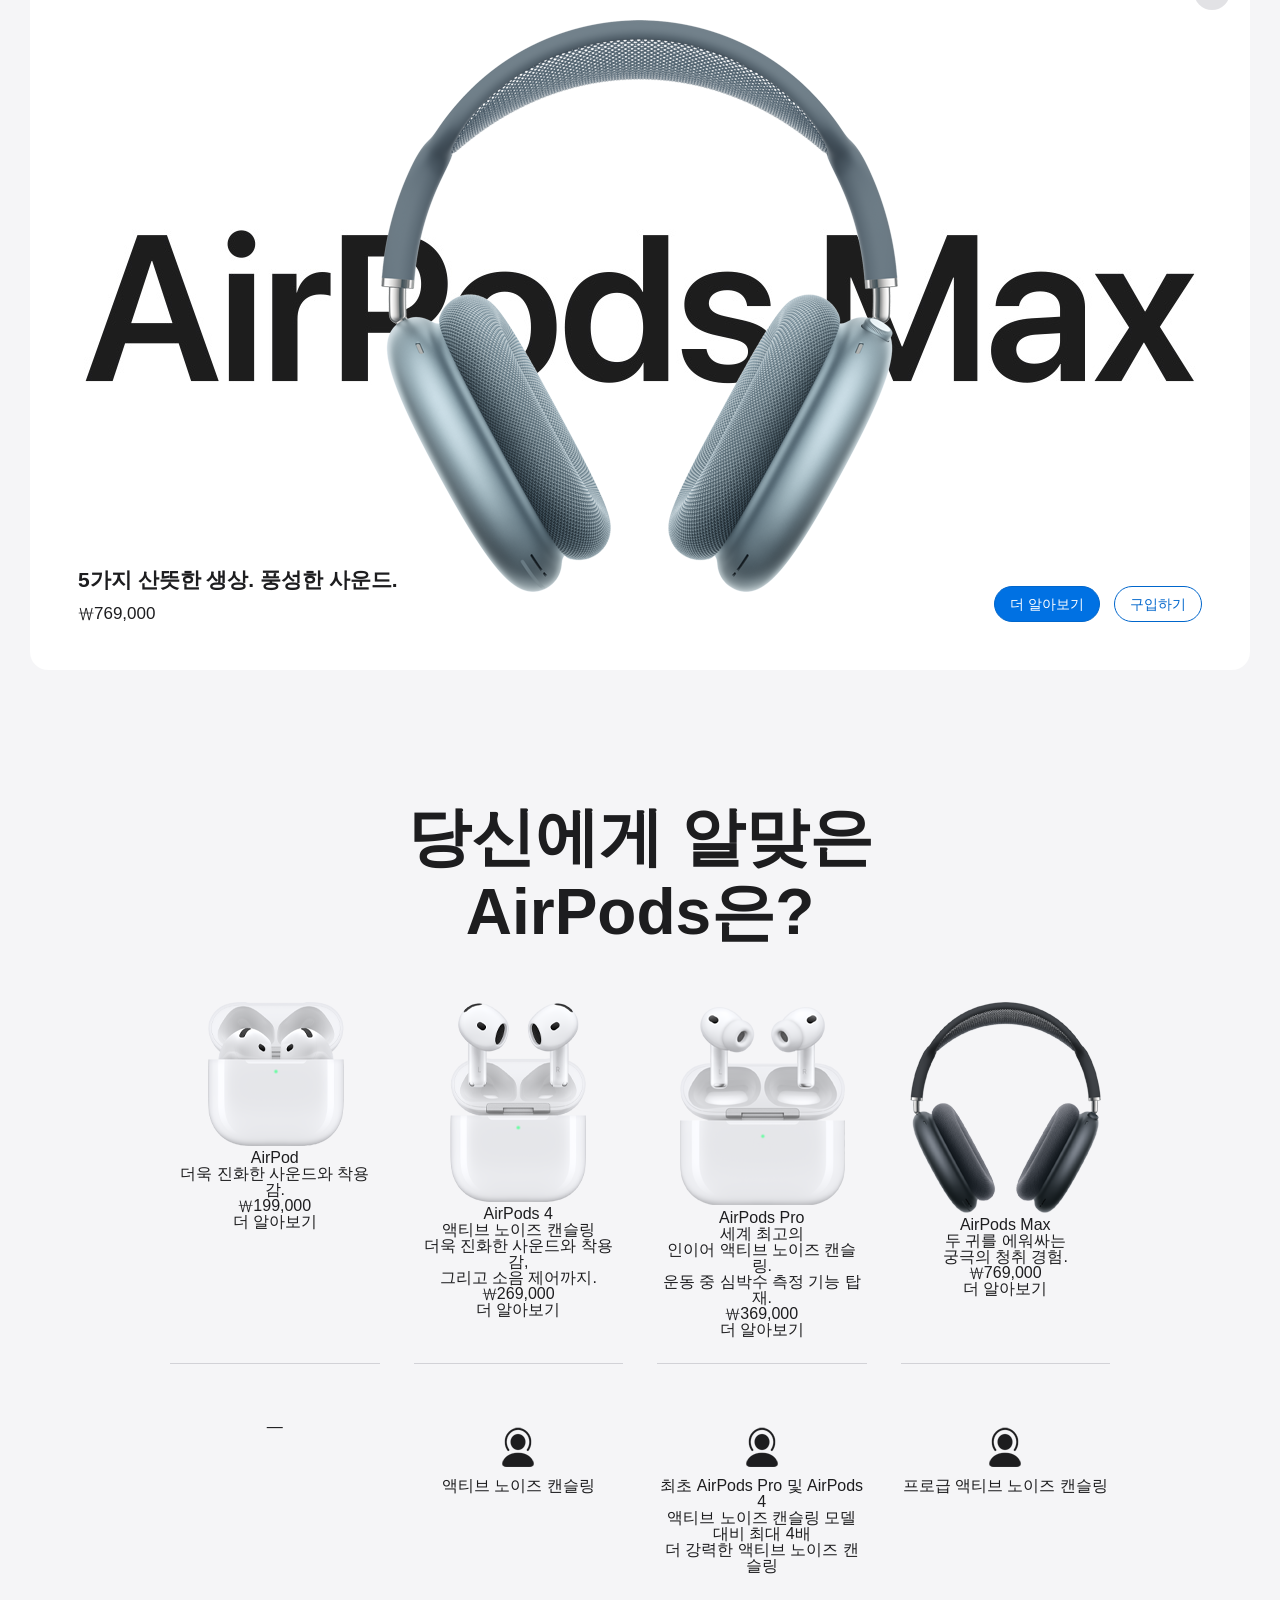
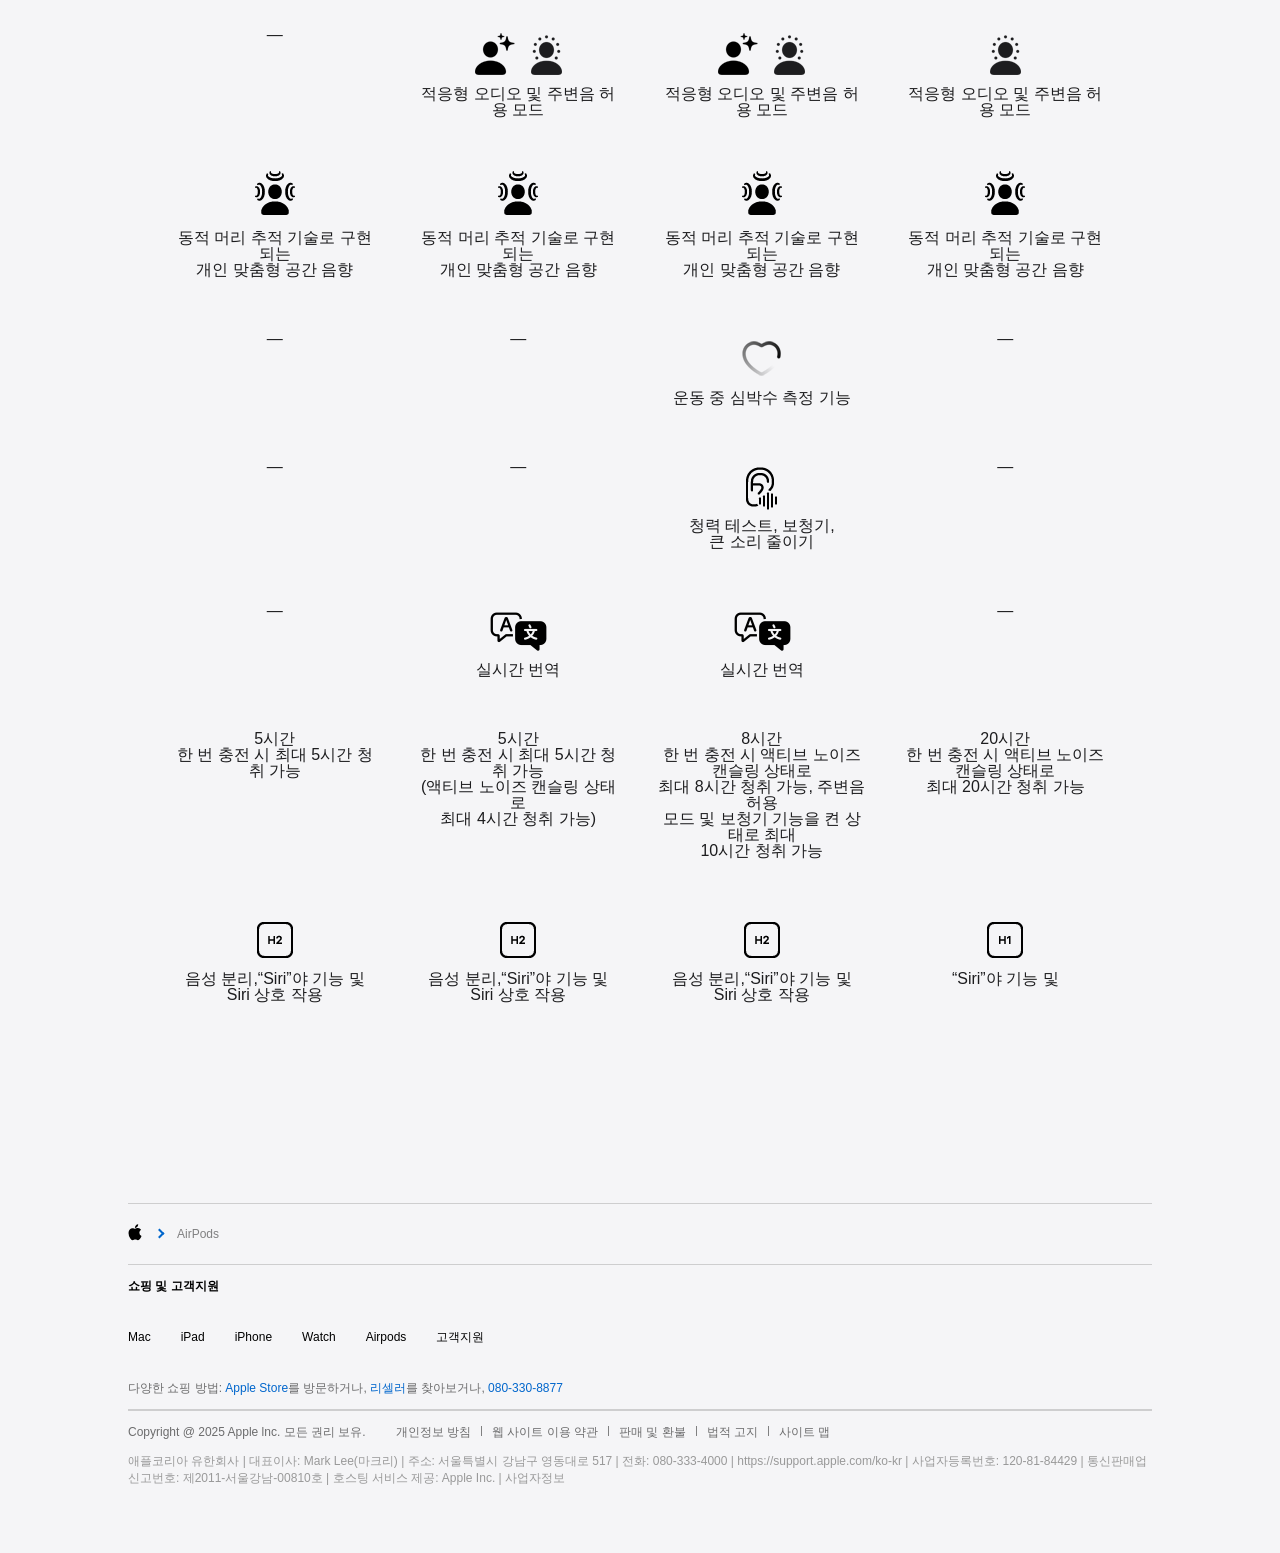
==== commit 41264c3d: "change iphone" ====
--- a/feature/airpods/index.html
+++ b/feature/airpods/index.html
@@ -6,7 +6,7 @@
     <meta name="viewport" content="width=device-width, initial-scale=1.0">
     <link rel="stylesheet" href="/css/reset.css">
     <link rel="stylesheet" href="/css/common.css">
-    <link rel="stylesheet" href="/feature/airpods/index.css">
+    <link rel="stylesheet" href="index.css">
     <title>Airpods</title>
 </head>
 
@@ -16,7 +16,7 @@
         <div class="header-inner">
             <h1 class="logo">
                 <a href="/index.html">
-                    <img src="/img/logo.png" alt="애플 로고">
+                    <img src="/img/logo.svg" alt="애플 로고">
                 </a>
             </h1>
             <div class="gnb">
@@ -86,8 +86,8 @@
             </div>
             <div class="header-right">
                 <ul>
-                    <li><a href="#"><img src="/img/search.png" alt="검색"></a></li>
-                    <li><a href="#"><img src="/img/shopping.png" alt="쇼핑"></a></li>
+                    <li><a href="#"><img src="/img/ico_search.svg" alt="검색"></a></li>
+                    <li><a href="#"><img src="/img/ico_shopping.svg" alt="쇼핑"></a></li>
                 </ul>
             </div>
         </div>
@@ -407,7 +407,7 @@
     <footer>
         <div class="footer-container">
             <div class="footer-logo">
-                <img src="/img/logo.png" />
+                <img src="/img/logo.svg" />
                 <span class="arrow"></span>
                 <div class="logo-watch">AirPods</div>
             </div>
